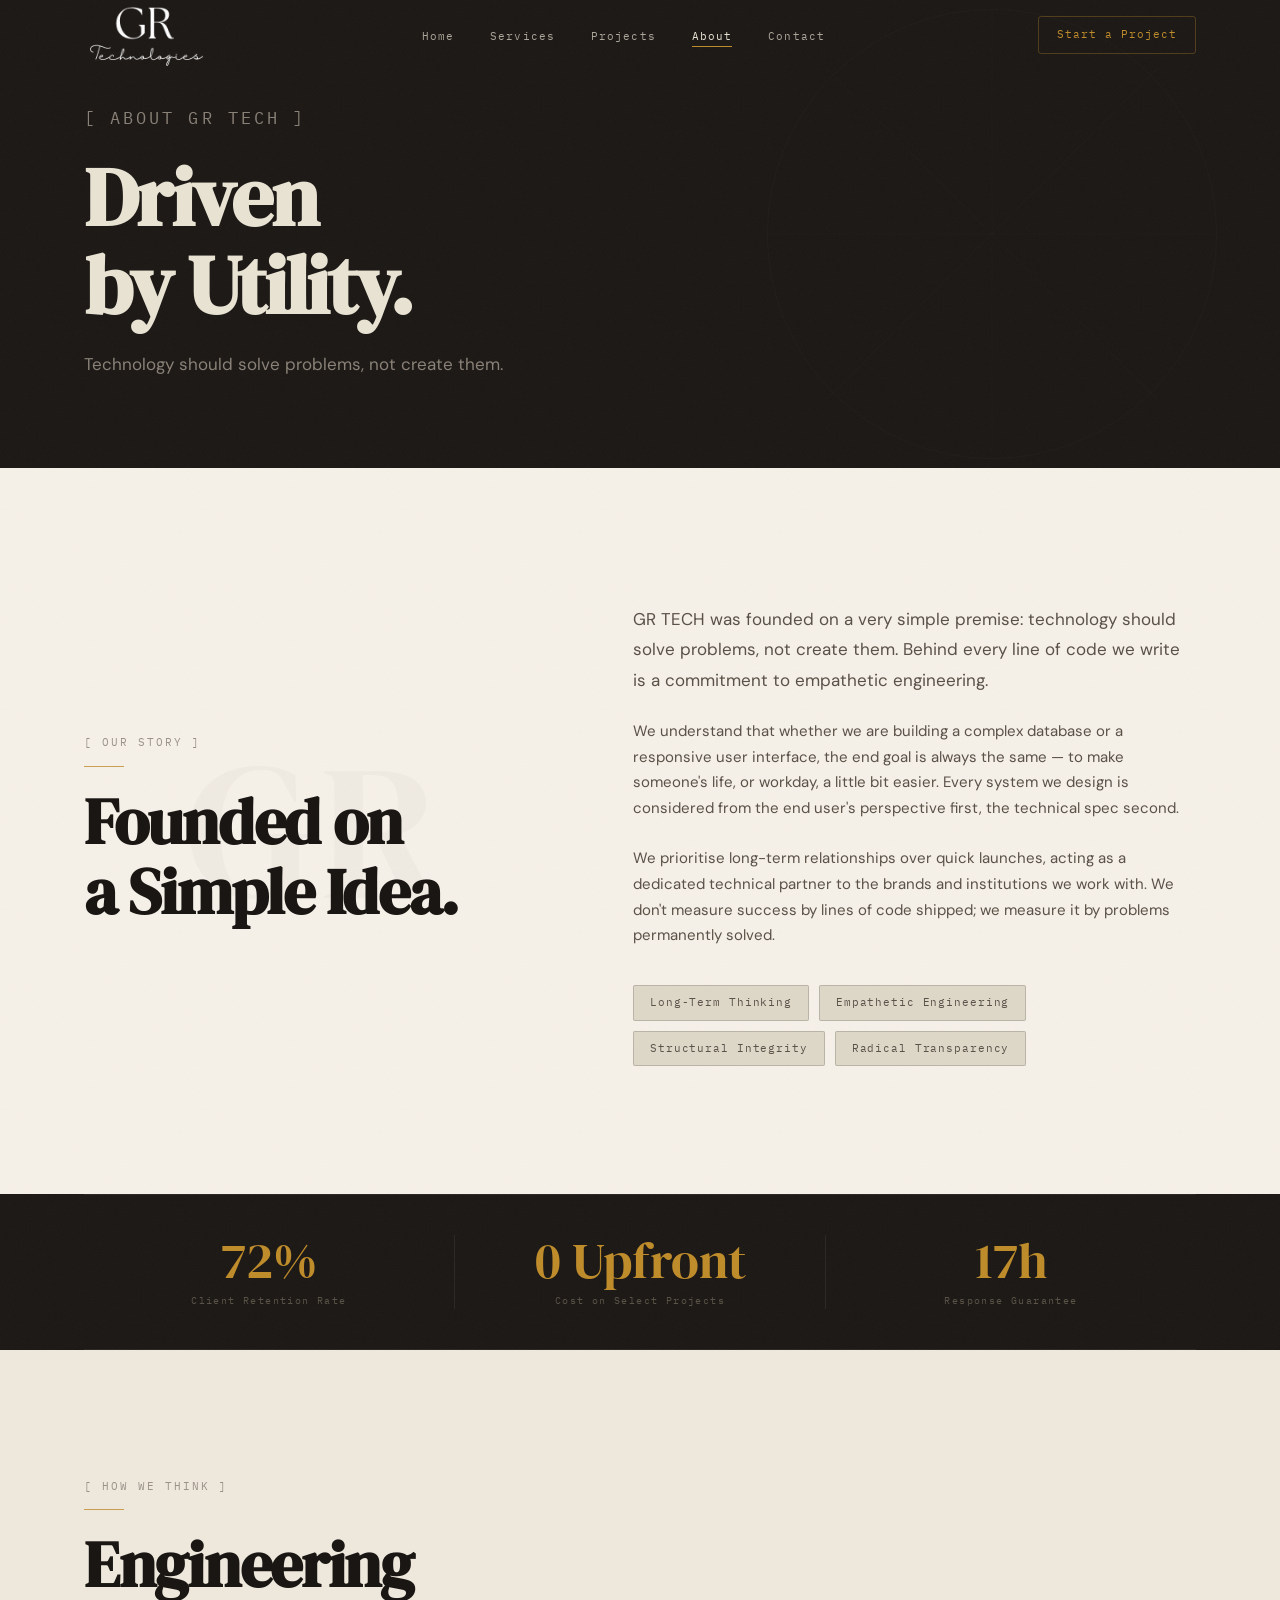
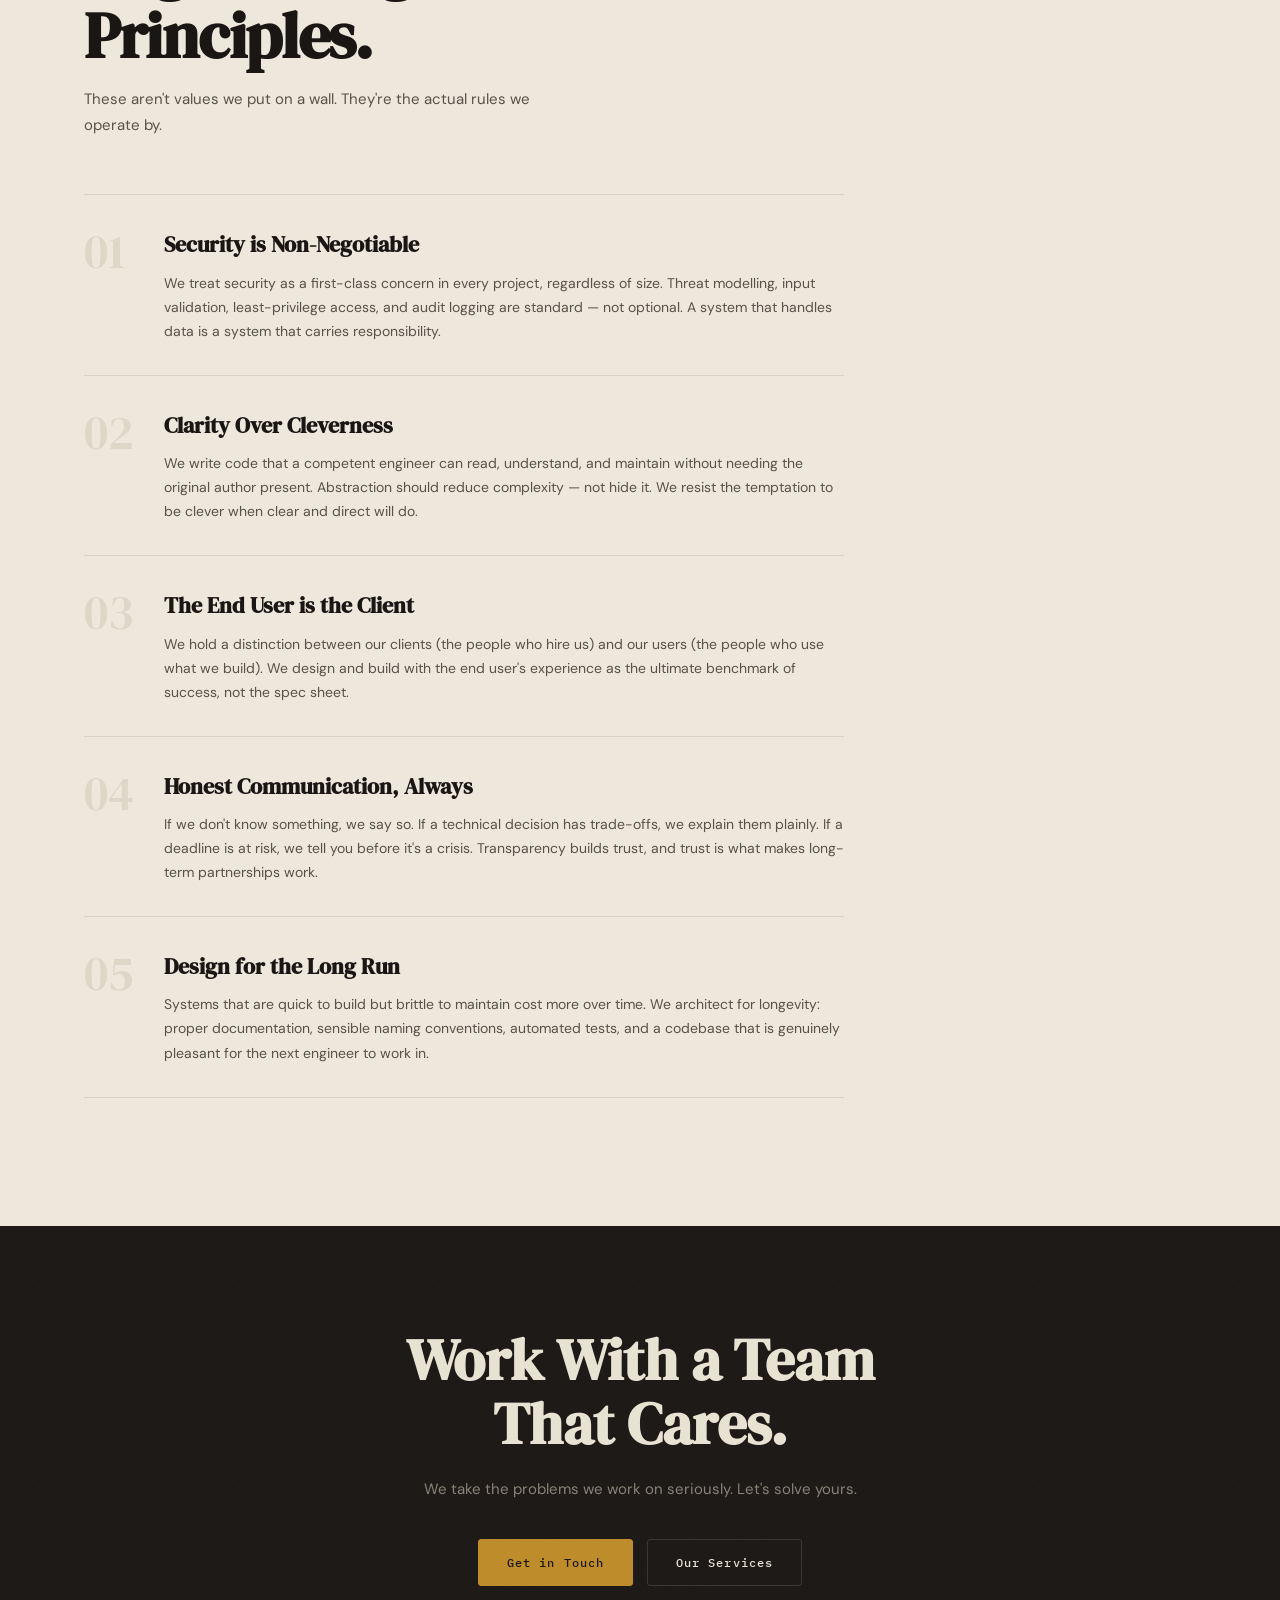
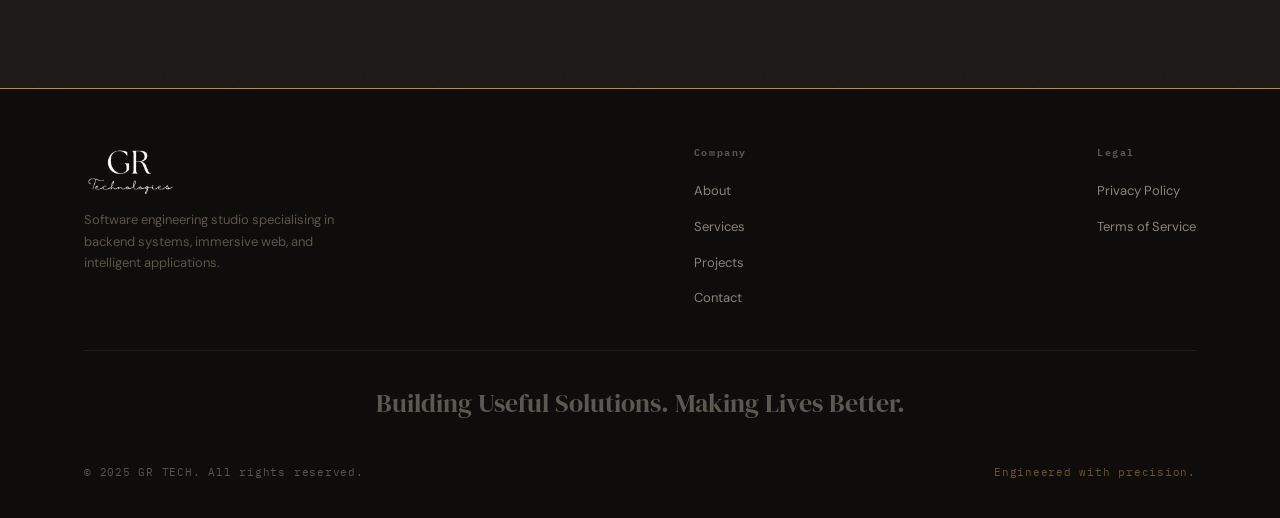
==== about.html @ fb55a9d3 "Set nav logo height to 70px Co-Authored-By: Claude Sonnet 4.6 <noreply@anthropic.com>" ====
<!DOCTYPE html>
<html lang="en">
<head>
  <meta charset="UTF-8" />
  <meta name="viewport" content="width=device-width, initial-scale=1.0" />
  <title>About — GR TECH</title>
  <meta name="description" content="GR TECH was founded on one premise: technology should solve problems, not create them. Learn about our philosophy and approach." />
  <link rel="preconnect" href="https://fonts.googleapis.com" />
  <link rel="preconnect" href="https://fonts.gstatic.com" crossorigin />
  <link href="https://fonts.googleapis.com/css2?family=DM+Serif+Display:ital@0;1&family=IBM+Plex+Mono:wght@300;400;500&family=DM+Sans:ital,opsz,wght@0,9..40,300;0,9..40,400;0,9..40,500;0,9..40,600;1,9..40,300&display=swap" rel="stylesheet" />
  <link rel="stylesheet" href="css/style.css" />

  <style>
    .principle-item {
      display: flex;
      gap: 28px;
      align-items: flex-start;
      padding: 32px 0;
      border-top: 1px solid var(--border-lt);
    }
    .principle-item:last-child { border-bottom: 1px solid var(--border-lt); }
    .principle-num {
      font-family: var(--font-display);
      font-size: 48px;
      color: var(--cream-deep);
      line-height: 1;
      flex-shrink: 0;
      width: 52px;
      transition: color var(--ease);
    }
    .principle-item:hover .principle-num { color: var(--gold); }
    .principle-content h3 {
      font-family: var(--font-display);
      font-size: 22px;
      margin-bottom: 8px;
      color: var(--text);
    }
    .principle-content p {
      font-size: 14px;
      line-height: 1.72;
      color: var(--text-mid);
    }
  </style>
</head>
<body>

  <!-- NAV -->
  <header id="nav" role="banner">
    <div class="container">
      <nav class="nav-inner" aria-label="Main navigation">
        <a href="index.html" class="nav-logo" aria-label="GR TECH — home">
          <img class="nav-logo-mark" src="assets/grtech-logo.png" alt="GR Technologies" style="height:70px;width:auto;display:block;" />
        </a>
        <ul class="nav-links" role="list">
          <li><a href="index.html">Home</a></li>
          <li><a href="services.html">Services</a></li>
          <li><a href="projects.html">Projects</a></li>
          <li><a href="about.html" class="active">About</a></li>
          <li><a href="contact.html">Contact</a></li>
        </ul>
        <div class="nav-right">
          <a href="contact.html" class="btn-nav">Start a Project</a>
          <button class="hamburger" id="hamburger" aria-label="Toggle menu" aria-expanded="false" aria-controls="mobile-menu">
            <span></span><span></span><span></span>
          </button>
        </div>
      </nav>
    </div>
  </header>

  <div class="mobile-menu" id="mobile-menu" role="dialog" aria-label="Mobile navigation">
    <a href="index.html"    class="mobile-link">Home</a>
    <a href="services.html" class="mobile-link">Services</a>
    <a href="projects.html" class="mobile-link">Projects</a>
    <a href="about.html"    class="mobile-link">About</a>
    <a href="contact.html"  class="mobile-link">Contact</a>
    <a href="contact.html"  class="btn btn-gold" style="margin-top:8px;">Start a Project</a>
  </div>


  <main>

    <!-- PAGE HERO -->
    <section class="panel-hero page-hero" aria-label="About hero">
      <div class="hero-geo-wrap" aria-hidden="true">
        <svg viewBox="0 0 500 500" fill="none" style="width:100%;height:100%;opacity:0.04;">
          <circle cx="250" cy="250" r="240" stroke="white" stroke-width="0.5"/>
          <line x1="250" y1="10"  x2="250" y2="490" stroke="white" stroke-width="0.4"/>
          <line x1="10"  y1="250" x2="490" y2="250" stroke="white" stroke-width="0.4"/>
          <line x1="72"  y1="72"  x2="428" y2="428" stroke="white" stroke-width="0.35"/>
          <line x1="428" y1="72"  x2="72"  y2="428" stroke="white" stroke-width="0.35"/>
        </svg>
      </div>
      <div class="container">
        <div class="page-hero-content">
          <p class="eyebrow-inv fade-up" style="margin-bottom:20px;">[ About GR TECH ]</p>
          <h1 class="fade-up">Driven<br>by Utility.</h1>
          <p class="fade-up" style="margin-top:20px;">
            Technology should solve problems, not create them.
          </p>
        </div>
      </div>
    </section>


    <!-- STORY (light) -->
    <section id="about" class="panel-light section-pad" aria-label="Our Story">
      <div class="container">

        <div class="grid-2-asym">

          <div class="fade-up">
            <div class="about-watermark" aria-hidden="true">GR</div>
            <div style="position:relative; z-index:1;">
              <p class="eyebrow" style="margin-bottom:14px;">[ Our Story ]</p>
              <div class="rule"></div>
              <h2 class="display-lg" style="margin-top:0;">Founded on<br>a Simple Idea.</h2>
            </div>
          </div>

          <div class="fade-up" style="padding-top:8px;">
            <p class="body-lg text-mid" style="margin-bottom:24px;">
              GR TECH was founded on a very simple premise: technology should solve problems, not create them. Behind every line of code we write is a commitment to empathetic engineering.
            </p>
            <p class="body-md text-mid" style="margin-bottom:24px;">
              We understand that whether we are building a complex database or a responsive user interface, the end goal is always the same — to make someone's life, or workday, a little bit easier. Every system we design is considered from the end user's perspective first, the technical spec second.
            </p>
            <p class="body-md text-mid" style="margin-bottom:36px;">
              We prioritise long-term relationships over quick launches, acting as a dedicated technical partner to the brands and institutions we work with. We don't measure success by lines of code shipped; we measure it by problems permanently solved.
            </p>

            <div style="display:flex; flex-wrap:wrap; gap:10px;">
              <span class="philosophy-pill-lt">Long-Term Thinking</span>
              <span class="philosophy-pill-lt">Empathetic Engineering</span>
              <span class="philosophy-pill-lt">Structural Integrity</span>
              <span class="philosophy-pill-lt">Radical Transparency</span>
            </div>
          </div>

        </div>

      </div>
    </section>


    <!-- STATS (dark) -->
    <div class="panel-dark" aria-label="By the Numbers">
      <div class="container">
        <div class="stat-bar">
          <div class="stat-bar-inner stagger">
            <div class="stat-item">
              <span class="stat-num" data-target="100" data-suffix="%">100%</span>
              <span class="stat-label">Client Retention Rate</span>
            </div>
            <div class="stat-item">
              <span class="stat-num" data-target="0" data-suffix=" Upfront">0 Upfront</span>
              <span class="stat-label">Cost on Select Projects</span>
            </div>
            <div class="stat-item">
              <span class="stat-num" data-target="24" data-suffix="h">24h</span>
              <span class="stat-label">Response Guarantee</span>
            </div>
          </div>
        </div>
      </div>
    </div>


    <!-- PRINCIPLES (light-alt) -->
    <section class="panel-light-alt section-pad" aria-label="Our Principles">
      <div class="container">

        <header class="section-header fade-up">
          <p class="eyebrow">[ How We Think ]</p>
          <div class="rule"></div>
          <h2 class="display-lg">Engineering<br>Principles.</h2>
          <p class="body-md text-mid" style="margin-top:16px; max-width:480px;">
            These aren't values we put on a wall. They're the actual rules we operate by.
          </p>
        </header>

        <div class="stagger" style="max-width:760px;">

          <div class="principle-item fade-up">
            <div class="principle-num">01</div>
            <div class="principle-content">
              <h3>Security is Non-Negotiable</h3>
              <p>We treat security as a first-class concern in every project, regardless of size. Threat modelling, input validation, least-privilege access, and audit logging are standard — not optional. A system that handles data is a system that carries responsibility.</p>
            </div>
          </div>

          <div class="principle-item fade-up">
            <div class="principle-num">02</div>
            <div class="principle-content">
              <h3>Clarity Over Cleverness</h3>
              <p>We write code that a competent engineer can read, understand, and maintain without needing the original author present. Abstraction should reduce complexity — not hide it. We resist the temptation to be clever when clear and direct will do.</p>
            </div>
          </div>

          <div class="principle-item fade-up">
            <div class="principle-num">03</div>
            <div class="principle-content">
              <h3>The End User is the Client</h3>
              <p>We hold a distinction between our clients (the people who hire us) and our users (the people who use what we build). We design and build with the end user's experience as the ultimate benchmark of success, not the spec sheet.</p>
            </div>
          </div>

          <div class="principle-item fade-up">
            <div class="principle-num">04</div>
            <div class="principle-content">
              <h3>Honest Communication, Always</h3>
              <p>If we don't know something, we say so. If a technical decision has trade-offs, we explain them plainly. If a deadline is at risk, we tell you before it's a crisis. Transparency builds trust, and trust is what makes long-term partnerships work.</p>
            </div>
          </div>

          <div class="principle-item fade-up">
            <div class="principle-num">05</div>
            <div class="principle-content">
              <h3>Design for the Long Run</h3>
              <p>Systems that are quick to build but brittle to maintain cost more over time. We architect for longevity: proper documentation, sensible naming conventions, automated tests, and a codebase that is genuinely pleasant for the next engineer to work in.</p>
            </div>
          </div>

        </div>

      </div>
    </section>


    <!-- CTA STRIP -->
    <div class="panel-dark cta-strip">
      <div class="container">
        <h2 class="fade-up">Work With a Team<br>That Cares.</h2>
        <p class="fade-up">We take the problems we work on seriously. Let's solve yours.</p>
        <div class="cta-btns fade-up">
          <a href="contact.html"  class="btn btn-gold">Get in Touch</a>
          <a href="services.html" class="btn btn-outline-dark">Our Services</a>
        </div>
      </div>
    </div>

  </main>


  <!-- FOOTER -->
  <footer id="footer" role="contentinfo">
    <div class="container">
      <div class="footer-top">
        <div>
          <a href="index.html" class="footer-logo" aria-label="GR TECH home">
            <img src="assets/grtech-logo.png" alt="GR Technologies" style="height:52px;width:auto;display:block;" />
          </a>
          <p class="footer-desc">Software engineering studio specialising in backend systems, immersive web, and intelligent applications.</p>
        </div>
        <nav class="footer-col" aria-label="Company">
          <h5>Company</h5>
          <ul>
            <li><a href="about.html">About</a></li>
            <li><a href="services.html">Services</a></li>
            <li><a href="projects.html">Projects</a></li>
            <li><a href="contact.html">Contact</a></li>
          </ul>
        </nav>
        <nav class="footer-col" aria-label="Legal">
          <h5>Legal</h5>
          <ul>
            <li><a href="#">Privacy Policy</a></li>
            <li><a href="#">Terms of Service</a></li>
          </ul>
        </nav>
      </div>
      <p class="footer-tagline">Building Useful Solutions. Making Lives Better.</p>
      <div class="footer-bottom">
        <p class="footer-copy">© 2025 GR TECH. All rights reserved.</p>
        <p class="footer-badge">Engineered with precision.</p>
      </div>
    </div>
  </footer>

  <script src="js/main.js"></script>
</body>
</html>
---- css/style.css ----
/* ======================================================
   GR TECH — Shared Stylesheet
   Palette: Warm Cream (#F5F0E8) base + Dark (#1A1613) panels
            Antique Gold (#BF8C2C) accent
====================================================== */

/* ——————————————————————————————————
   1. CSS CUSTOM PROPERTIES
—————————————————————————————————— */
:root {
  /* Base — warm cream */
  --cream:          #F5F0E8;
  --cream-alt:      #EDE7DC;
  --cream-card:     #E8E2D5;
  --cream-deep:     #DDD7C8;

  /* Dark panels */
  --dark:           #1A1613;
  --dark-alt:       #221E18;
  --dark-card:      #2C2720;
  --dark-elevated:  #332E26;

  /* Accent — antique gold / brass */
  --gold:           #BF8C2C;
  --gold-light:     #D9A640;
  --gold-dim:       #8C6520;
  --gold-muted:     rgba(191, 140, 44, 0.12);
  --gold-glow:      rgba(191, 140, 44, 0.22);

  /* Text on light */
  --text:           #1A1613;
  --text-mid:       #5A5148;
  --text-mute:      #9A9188;

  /* Text on dark */
  --text-inv:       #E8E2D3;
  --text-inv-mid:   #8A8278;
  --text-inv-mute:  #5A5448;

  /* Borders */
  --border-lt:      rgba(26, 22, 19, 0.1);
  --border-lt-str:  rgba(26, 22, 19, 0.18);
  --border-dk:      rgba(255, 248, 220, 0.07);
  --border-dk-str:  rgba(255, 248, 220, 0.13);
  --border-gold:    rgba(191, 140, 44, 0.32);

  /* Typography */
  --font-display: 'DM Serif Display', serif;
  --font-mono:    'IBM Plex Mono', monospace;
  --font-body:    'DM Sans', sans-serif;

  /* Layout */
  --nav-height:   72px;
  --max-width:    1240px;
  --pad-x:        clamp(20px, 5vw, 64px);
  --section-pad:  clamp(80px, 10vw, 140px);

  /* Dark deep — footer only */
  --dark-deep:      #0F0D0B;

  /* Radius */
  --radius-xs:    2px;
  --radius:       3px;
  --radius-lg:    6px;
  --radius-pill:  999px;

  /* Shadows */
  --shadow-lt-sm:  0 8px 28px rgba(26, 22, 19, 0.10);
  --shadow-lt-md:  0 12px 40px rgba(26, 22, 19, 0.10);
  --shadow-lt-lg:  0 20px 56px rgba(26, 22, 19, 0.12);
  --shadow-dk-sm:  0 8px 28px rgba(0, 0, 0, 0.20);
  --shadow-dk-md:  0 16px 48px rgba(0, 0, 0, 0.25);
  --shadow-gold:   0 8px 28px rgba(191, 140, 44, 0.28);

  /* Motion */
  --ease:         220ms ease;
  --ease-slow:    420ms ease;
}

/* ——————————————————————————————————
   2. RESET & BASE
—————————————————————————————————— */
*, *::before, *::after {
  box-sizing: border-box;
  margin: 0;
  padding: 0;
}

html {
  scroll-behavior: smooth;
  font-size: 16px;
}

body {
  font-family: var(--font-body);
  background: var(--cream);
  color: var(--text);
  line-height: 1.6;
  overflow-x: hidden;
}

/* Noise grain on dark sections */
.panel-dark::before,
.panel-hero::before {
  content: '';
  position: absolute;
  inset: 0;
  z-index: 0;
  pointer-events: none;
  opacity: 0.04;
  background-image: url("data:image/svg+xml,%3Csvg viewBox='0 0 256 256' xmlns='http://www.w3.org/2000/svg'%3E%3Cfilter id='n'%3E%3CfeTurbulence type='fractalNoise' baseFrequency='0.85' numOctaves='4' stitchTiles='stitch'/%3E%3C/filter%3E%3Crect width='100%25' height='100%25' filter='url(%23n)'/%3E%3C/svg%3E");
  background-size: 200px 200px;
  mix-blend-mode: screen;
}

/* Noise grain on light sections */
.panel-light::before {
  content: '';
  position: absolute;
  inset: 0;
  z-index: 0;
  pointer-events: none;
  opacity: 0.025;
  background-image: url("data:image/svg+xml,%3Csvg viewBox='0 0 256 256' xmlns='http://www.w3.org/2000/svg'%3E%3Cfilter id='n'%3E%3CfeTurbulence type='fractalNoise' baseFrequency='0.85' numOctaves='4' stitchTiles='stitch'/%3E%3C/filter%3E%3Crect width='100%25' height='100%25' filter='url(%23n)'/%3E%3C/svg%3E");
  background-size: 200px 200px;
  mix-blend-mode: multiply;
}

img { max-width: 100%; display: block; }

a {
  color: inherit;
  text-decoration: none;
}

button {
  cursor: pointer;
  font-family: var(--font-body);
  border: none;
  background: none;
}

ul { list-style: none; }

/* ——————————————————————————————————
   3. SECTION PANEL CLASSES
—————————————————————————————————— */
.panel-dark {
  background: var(--dark);
  color: var(--text-inv);
  position: relative;
}

.panel-dark-alt {
  background: var(--dark-alt);
  color: var(--text-inv);
  position: relative;
}

.panel-light {
  background: var(--cream);
  color: var(--text);
  position: relative;
}

.panel-light-alt {
  background: var(--cream-alt);
  color: var(--text);
  position: relative;
}

.panel-hero {
  background: var(--dark);
  color: var(--text-inv);
  position: relative;
  overflow: hidden;
}

/* ——————————————————————————————————
   4. TYPOGRAPHY UTILITIES
—————————————————————————————————— */
.display-xl {
  font-family: var(--font-display);
  font-size: clamp(52px, 7.5vw, 100px);
  line-height: 1.03;
  letter-spacing: -0.025em;
}

.display-lg {
  font-family: var(--font-display);
  font-size: clamp(36px, 5vw, 66px);
  line-height: 1.1;
  letter-spacing: -0.02em;
}

.display-md {
  font-family: var(--font-display);
  font-size: clamp(26px, 3.5vw, 44px);
  line-height: 1.15;
  letter-spacing: -0.015em;
}

.label-gold {
  font-family: var(--font-mono);
  font-size: 11px;
  font-weight: 500;
  letter-spacing: 0.14em;
  text-transform: uppercase;
  color: var(--gold);
}

.eyebrow {
  font-family: var(--font-mono);
  font-size: 11px;
  font-weight: 400;
  letter-spacing: 0.18em;
  text-transform: uppercase;
  color: var(--text-mute);
}

.eyebrow-inv {
  font-family: var(--font-mono);
  font-size: 11px;
  font-weight: 400;
  letter-spacing: 0.18em;
  text-transform: uppercase;
  color: var(--text-inv-mute);
}

.body-lg {
  font-size: clamp(15px, 1.5vw, 17px);
  line-height: 1.78;
}

.body-md {
  font-size: 15px;
  line-height: 1.72;
}

.text-mid { color: var(--text-mid); }
.text-mute { color: var(--text-mute); }
.text-inv-mid { color: var(--text-inv-mid); }
.text-inv-mute { color: var(--text-inv-mute); }
.text-gold { color: var(--gold); }
.text-inv { color: var(--text-inv); }

/* ——————————————————————————————————
   5. LAYOUT
—————————————————————————————————— */
.container {
  width: 100%;
  max-width: var(--max-width);
  margin: 0 auto;
  padding: 0 var(--pad-x);
}

.section-pad { padding: var(--section-pad) 0; }

.section-pad-sm { padding: clamp(48px, 6vw, 80px) 0; }

.grid-2 {
  display: grid;
  grid-template-columns: 1fr 1fr;
  gap: 64px;
  align-items: center;
}

.grid-2-asym {
  display: grid;
  grid-template-columns: 1fr 1.2fr;
  gap: 80px;
  align-items: center;
}

.grid-3 {
  display: grid;
  grid-template-columns: repeat(3, 1fr);
  gap: 24px;
}

.grid-4 {
  display: grid;
  grid-template-columns: repeat(4, 1fr);
  gap: 20px;
}

/* ——————————————————————————————————
   6. ANIMATION SYSTEM
—————————————————————————————————— */
.fade-up {
  opacity: 0;
  transform: translateY(28px);
  transition: opacity 0.85s ease, transform 0.85s ease;
}

.fade-up.visible {
  opacity: 1;
  transform: translateY(0);
}

.fade-in {
  opacity: 0;
  transition: opacity 0.85s ease;
}

.fade-in.visible { opacity: 1; }

.stagger > * {
  opacity: 0;
  transform: translateY(24px);
  transition: opacity 0.7s ease, transform 0.7s ease;
}

.stagger.visible > *:nth-child(1) { opacity: 1; transform: translateY(0); transition-delay: 0ms; }
.stagger.visible > *:nth-child(2) { opacity: 1; transform: translateY(0); transition-delay: 120ms; }
.stagger.visible > *:nth-child(3) { opacity: 1; transform: translateY(0); transition-delay: 240ms; }
.stagger.visible > *:nth-child(4) { opacity: 1; transform: translateY(0); transition-delay: 360ms; }
.stagger.visible > *:nth-child(5) { opacity: 1; transform: translateY(0); transition-delay: 480ms; }
.stagger.visible > *:nth-child(6) { opacity: 1; transform: translateY(0); transition-delay: 600ms; }

/* ——————————————————————————————————
   7. BUTTONS
—————————————————————————————————— */
.btn {
  display: inline-flex;
  align-items: center;
  gap: 9px;
  padding: 13px 28px;
  font-family: var(--font-mono);
  font-size: 12px;
  font-weight: 500;
  letter-spacing: 0.09em;
  border-radius: var(--radius);
  transition: all var(--ease);
  cursor: pointer;
  white-space: nowrap;
}

/* Primary — gold fill */
.btn-gold {
  background: var(--gold);
  color: #1A1613;
  border: 1px solid var(--gold);
}
.btn-gold:hover {
  background: var(--gold-light);
  border-color: var(--gold-light);
  transform: translateY(-2px);
  box-shadow: 0 8px 28px rgba(191, 140, 44, 0.28);
}

/* Outline on dark bg */
.btn-outline-dark {
  background: transparent;
  color: var(--text-inv);
  border: 1px solid var(--border-dk-str);
}
.btn-outline-dark:hover {
  border-color: var(--gold);
  color: var(--gold);
  transform: translateY(-2px);
}

/* Outline on light bg */
.btn-outline-lt {
  background: transparent;
  color: var(--text);
  border: 1px solid var(--border-lt-str);
}
.btn-outline-lt:hover {
  border-color: var(--gold);
  color: var(--gold);
  transform: translateY(-2px);
}

/* Dark fill (on light sections) */
.btn-dark {
  background: var(--dark);
  color: var(--text-inv);
  border: 1px solid var(--dark);
}
.btn-dark:hover {
  background: var(--dark-alt);
  transform: translateY(-2px);
  box-shadow: 0 8px 28px rgba(26,22,19,0.2);
}

/* Nav CTA */
.btn-nav {
  padding: 9px 18px;
  font-size: 11px;
  border: 1px solid var(--border-gold);
  color: var(--gold);
  background: transparent;
  border-radius: var(--radius);
  font-family: var(--font-mono);
  letter-spacing: 0.09em;
  transition: all var(--ease);
  cursor: pointer;
  white-space: nowrap;
  flex-shrink: 0;
}
.btn-nav:hover {
  background: var(--gold);
  color: var(--dark);
  border-color: var(--gold);
}

/* ——————————————————————————————————
   8. NAVIGATION
—————————————————————————————————— */
#nav {
  position: fixed;
  top: 0;
  left: 0;
  right: 0;
  z-index: 1000;
  height: var(--nav-height);
  background: rgba(245, 240, 232, 0.0);
  backdrop-filter: blur(0px);
  -webkit-backdrop-filter: blur(0px);
  border-bottom: 1px solid transparent;
  transition: background 0.4s ease, border-color 0.4s ease, backdrop-filter 0.4s ease;
}

/* When nav is over light content */
#nav.light-mode {
  background: rgba(245, 240, 232, 0.9);
  backdrop-filter: blur(18px);
  -webkit-backdrop-filter: blur(18px);
  border-bottom-color: var(--border-lt);
}

.nav-inner {
  display: flex;
  align-items: center;
  justify-content: space-between;
  height: 100%;
}

/* Logo */
.nav-logo {
  display: flex;
  align-items: center;
  gap: 10px;
  font-family: var(--font-display);
  font-size: 21px;
  letter-spacing: 0.02em;
  color: var(--text-inv);
  transition: color var(--ease);
  white-space: nowrap;
  flex-shrink: 0;
}

/* Logo image — white on transparent; invert on cream nav */
.nav-logo img.nav-logo-mark {
  display: block;
  height: 10px;
  width: auto;
}

.footer-logo img {
  display: block;
  height: 40px;
  width: auto;
  transition: filter var(--ease);
}

#nav.light-mode .nav-logo img.nav-logo-mark {
  filter: invert(1);
}

#nav.light-mode .nav-logo {
  color: var(--text);
}

.nav-logo-mark {
  flex-shrink: 0;
  color: inherit;
}

/* Nav links */
.nav-links {
  display: flex;
  align-items: center;
  gap: 36px;
}

.nav-links a {
  font-family: var(--font-mono);
  font-size: 11px;
  letter-spacing: 0.1em;
  color: rgba(232, 226, 211, 0.7);
  transition: color var(--ease);
  position: relative;
}

#nav.light-mode .nav-links a {
  color: var(--text-mid);
}

.nav-links a::after {
  content: '';
  position: absolute;
  bottom: -4px;
  left: 0;
  right: 0;
  height: 1px;
  background: var(--gold);
  transform: scaleX(0);
  transition: transform var(--ease);
}

.nav-links a:hover,
.nav-links a.active {
  color: var(--text-inv);
}

#nav.light-mode .nav-links a:hover,
#nav.light-mode .nav-links a.active {
  color: var(--text);
}

.nav-links a.active::after,
.nav-links a:hover::after {
  transform: scaleX(1);
}

/* Nav right */
.nav-right {
  display: flex;
  align-items: center;
  gap: 20px;
}

/* Hamburger */
.hamburger {
  display: none;
  flex-direction: column;
  gap: 5px;
  cursor: pointer;
  padding: 4px;
  background: none;
  border: none;
}

.hamburger span {
  display: block;
  width: 22px;
  height: 1px;
  background: var(--text-inv);
  transition: all 0.3s ease;
  transform-origin: center;
}

#nav.light-mode .hamburger span {
  background: var(--text);
}

.hamburger.open span:nth-child(1) { transform: translateY(6px) rotate(45deg); }
.hamburger.open span:nth-child(2) { opacity: 0; }
.hamburger.open span:nth-child(3) { transform: translateY(-6px) rotate(-45deg); }

/* Mobile overlay */
.mobile-menu {
  position: fixed;
  inset: 0;
  z-index: 999;
  background: var(--dark);
  display: flex;
  flex-direction: column;
  align-items: center;
  justify-content: center;
  gap: 36px;
  opacity: 0;
  pointer-events: none;
  transition: opacity 0.35s ease;
}

.mobile-menu.open {
  opacity: 1;
  pointer-events: all;
}

.mobile-menu a {
  font-family: var(--font-display);
  font-size: clamp(30px, 7vw, 50px);
  color: var(--text-inv-mid);
  transition: color 0.2s ease;
}

.mobile-menu a:hover { color: var(--gold); }
.mobile-menu .btn { margin-top: 8px; }

/* ——————————————————————————————————
   9. SECTION HEADER COMPONENT
—————————————————————————————————— */
.section-header {
  margin-bottom: 56px;
}

.section-header .label-gold,
.section-header .eyebrow,
.section-header .eyebrow-inv {
  display: block;
  margin-bottom: 14px;
}

.rule {
  width: 40px;
  height: 1px;
  background: var(--gold);
  margin-bottom: 20px;
  opacity: 0.8;
}

.section-header h2 { margin-bottom: 16px; }

/* ——————————————————————————————————
   10. PAGE HERO (inner pages)
—————————————————————————————————— */
.page-hero {
  min-height: 52vh;
  display: flex;
  align-items: flex-end;
  padding-top: var(--nav-height);
  padding-bottom: clamp(48px, 7vw, 100px);
  position: relative;
  overflow: hidden;
}

.page-hero-content {
  position: relative;
  z-index: 1;
}

.page-hero h1 {
  font-family: var(--font-display);
  font-size: clamp(44px, 6.5vw, 86px);
  line-height: 1.06;
  letter-spacing: -0.025em;
  color: var(--text-inv);
  margin-bottom: 20px;
  max-width: 820px;
}

.page-hero p {
  font-size: clamp(15px, 1.4vw, 17px);
  line-height: 1.7;
  color: var(--text-inv-mid);
  max-width: 560px;
}

/* Geometric hero decoration */
.hero-geo-wrap {
  position: absolute;
  right: 0;
  top: 0;
  bottom: 0;
  width: 45%;
  overflow: hidden;
  pointer-events: none;
}

/* ——————————————————————————————————
   11. VALUE / STAT CARDS (Light bg)
—————————————————————————————————— */
.val-card {
  background: var(--cream-card);
  border: 1px solid var(--border-lt);
  border-top: 2px solid var(--gold);
  border-radius: var(--radius-lg);
  padding: 32px 28px 28px;
  transition: all var(--ease-slow);
  position: relative;
  overflow: hidden;
}

.val-card:hover {
  border-top-color: var(--gold-light);
  box-shadow: 0 8px 40px rgba(26, 22, 19, 0.1);
  transform: translateY(-4px);
}

.val-card-icon {
  width: 40px;
  height: 40px;
  margin-bottom: 18px;
  color: var(--gold);
}

.val-card h3 {
  font-family: var(--font-mono);
  font-size: 13px;
  font-weight: 500;
  letter-spacing: 0.07em;
  color: var(--text);
  margin-bottom: 10px;
}

.val-card p {
  font-size: 14px;
  line-height: 1.65;
  color: var(--text-mid);
}

/* ——————————————————————————————————
   12. STAT BAR (Dark bg)
—————————————————————————————————— */
.stat-bar {
  border-top: 1px solid var(--border-dk);
  border-bottom: 1px solid var(--border-dk);
}

.stat-bar-inner {
  display: flex;
  align-items: stretch;
  justify-content: space-between;
  padding: 40px 0;
}

.stat-item {
  display: flex;
  flex-direction: column;
  align-items: center;
  gap: 6px;
  flex: 1;
  padding: 0 20px;
  border-right: 1px solid var(--border-dk);
  text-align: center;
}

.stat-item:last-child { border-right: none; }

.stat-num {
  font-family: var(--font-display);
  font-size: clamp(32px, 4vw, 52px);
  color: var(--gold);
  line-height: 1;
}

.stat-label {
  font-family: var(--font-mono);
  font-size: 10px;
  letter-spacing: 0.14em;
  color: var(--text-inv-mute);
}

/* ——————————————————————————————————
   13. SERVICE CARDS (Dark bg)
—————————————————————————————————— */
.svc-card {
  background: var(--dark-card);
  border: 1px solid var(--border-dk);
  border-radius: var(--radius-lg);
  padding: 36px 32px;
  transition: all var(--ease-slow);
  position: relative;
}

.svc-card::before {
  content: '';
  position: absolute;
  top: 0;
  left: 0;
  right: 0;
  height: 1px;
  background: linear-gradient(90deg, var(--gold) 0%, transparent 70%);
  opacity: 0;
  transition: opacity var(--ease);
}

.svc-card:hover {
  border-color: var(--border-gold);
  transform: translateY(-4px);
  box-shadow: 0 16px 48px rgba(0,0,0,0.25);
}

.svc-card:hover::before { opacity: 1; }

.svc-icon {
  width: 48px;
  height: 48px;
  color: var(--gold);
  margin-bottom: 24px;
}

.svc-tag {
  display: block;
  margin-bottom: 12px;
}

.svc-card h3 {
  font-family: var(--font-display);
  font-size: clamp(19px, 2vw, 24px);
  color: var(--text-inv);
  margin-bottom: 14px;
}

.svc-card p {
  font-size: 14px;
  line-height: 1.7;
  color: var(--text-inv-mid);
  margin-bottom: 22px;
}

.tech-tags {
  display: flex;
  flex-wrap: wrap;
  gap: 7px;
}

.tech-tag {
  font-family: var(--font-mono);
  font-size: 10px;
  padding: 4px 10px;
  border: 1px solid var(--border-dk-str);
  border-radius: 2px;
  color: var(--text-inv-mute);
  letter-spacing: 0.05em;
}

/* ——————————————————————————————————
   14. PROJECT CARDS (Light bg)
—————————————————————————————————— */
.proj-card {
  background: var(--cream-card);
  border: 1px solid var(--border-lt);
  border-radius: var(--radius-lg);
  overflow: hidden;
  transition: all 0.35s ease;
  display: flex;
  flex-direction: column;
}

.proj-card:hover {
  border-color: var(--border-lt-str);
  transform: translateY(-6px);
  box-shadow: 0 20px 56px rgba(26,22,19,0.12);
}

.proj-visual {
  height: 160px;
  position: relative;
  overflow: hidden;
}

.proj-accent-bar {
  position: absolute;
  bottom: 0;
  left: 0;
  right: 0;
  height: 2px;
}

.proj-body {
  padding: 26px 24px 24px;
  display: flex;
  flex-direction: column;
  flex: 1;
}

.proj-tag {
  font-family: var(--font-mono);
  font-size: 10px;
  letter-spacing: 0.12em;
  color: var(--gold);
  margin-bottom: 10px;
  display: block;
}

.proj-card h3 {
  font-family: var(--font-display);
  font-size: 20px;
  color: var(--text);
  margin-bottom: 10px;
  line-height: 1.2;
}

.proj-card p {
  font-size: 14px;
  line-height: 1.65;
  color: var(--text-mid);
  flex: 1;
  margin-bottom: 18px;
}

.proj-pill {
  font-family: var(--font-mono);
  font-size: 10px;
  letter-spacing: 0.1em;
  padding: 5px 12px;
  border: 1px solid var(--border-lt-str);
  border-radius: 2px;
  color: var(--text-mute);
  display: inline-block;
  align-self: flex-start;
}

/* ——————————————————————————————————
   15. PARTNERSHIP MODEL
—————————————————————————————————— */
.partnership-vert-label {
  position: absolute;
  left: clamp(10px, 2vw, 24px);
  top: 50%;
  transform: translateY(-50%) rotate(-90deg);
  font-family: var(--font-mono);
  font-size: 10px;
  letter-spacing: 0.2em;
  color: var(--text-inv-mute);
  white-space: nowrap;
  pointer-events: none;
}

.partnership-big {
  font-family: var(--font-display);
  font-size: clamp(56px, 9vw, 120px);
  line-height: 0.95;
  letter-spacing: -0.03em;
  color: var(--text-inv);
}

.partnership-big .gd { color: var(--gold); display: block; }
.partnership-big .dm { color: var(--text-inv-mute); font-size: 0.52em; display: block; letter-spacing: -0.01em; font-style: italic; }

/* Steps */
.steps {
  display: flex;
  align-items: center;
}

.step {
  display: flex;
  flex-direction: column;
  align-items: center;
  gap: 10px;
  flex: 1;
  min-width: 0;
}

.step-num {
  width: 42px;
  height: 42px;
  border-radius: 50%;
  border: 1px solid var(--border-gold);
  display: flex;
  align-items: center;
  justify-content: center;
  font-family: var(--font-mono);
  font-size: 13px;
  color: var(--gold);
  background: rgba(191,140,44,0.07);
  flex-shrink: 0;
}

.step-txt {
  font-family: var(--font-mono);
  font-size: 10px;
  letter-spacing: 0.12em;
  color: var(--text-inv-mute);
  text-align: center;
  white-space: nowrap;
}

.step-line {
  flex: 1;
  height: 1px;
  background: var(--border-gold);
  opacity: 0.5;
  position: relative;
  top: -10px;
}

/* ——————————————————————————————————
   16. ABOUT SECTION
—————————————————————————————————— */
.about-watermark {
  position: absolute;
  left: 50%;
  top: 50%;
  transform: translate(-50%, -50%);
  font-family: var(--font-display);
  font-size: clamp(80px, 15vw, 200px);
  color: var(--text);
  opacity: 0.025;
  white-space: nowrap;
  pointer-events: none;
  user-select: none;
  letter-spacing: 0.05em;
}

.about-watermark-inv {
  position: absolute;
  left: 50%;
  top: 50%;
  transform: translate(-50%, -50%);
  font-family: var(--font-display);
  font-size: clamp(80px, 15vw, 200px);
  color: var(--text-inv);
  opacity: 0.03;
  white-space: nowrap;
  pointer-events: none;
  user-select: none;
  letter-spacing: 0.05em;
}

.philosophy-pill {
  font-family: var(--font-mono);
  font-size: 11px;
  letter-spacing: 0.08em;
  padding: 8px 16px;
  border: 1px solid var(--border-gold);
  border-radius: 2px;
  color: var(--gold);
  background: var(--gold-muted);
}

.philosophy-pill-lt {
  font-family: var(--font-mono);
  font-size: 11px;
  letter-spacing: 0.08em;
  padding: 8px 16px;
  border: 1px solid var(--border-lt-str);
  border-radius: 2px;
  color: var(--text-mid);
  background: var(--cream-deep);
}

/* ——————————————————————————————————
   17. CONTACT FORM
—————————————————————————————————— */
.form-group {
  display: flex;
  flex-direction: column;
  gap: 8px;
}

.form-label {
  font-family: var(--font-mono);
  font-size: 10px;
  letter-spacing: 0.14em;
  color: var(--text-mid);
}

.form-label-inv {
  font-family: var(--font-mono);
  font-size: 10px;
  letter-spacing: 0.14em;
  color: var(--text-inv-mid);
}

.form-input,
.form-select,
.form-textarea {
  width: 100%;
  background: var(--cream-card);
  border: 1px solid var(--border-lt-str);
  border-radius: var(--radius);
  padding: 13px 16px;
  font-family: var(--font-mono);
  font-size: 13px;
  color: var(--text);
  transition: border-color var(--ease), box-shadow var(--ease);
  outline: none;
  -webkit-appearance: none;
  appearance: none;
}

.form-select {
  background-image: url("data:image/svg+xml,%3Csvg xmlns='http://www.w3.org/2000/svg' width='12' height='8' viewBox='0 0 12 8'%3E%3Cpath d='M1 1l5 5 5-5' stroke='%239A9188' stroke-width='1.5' fill='none' stroke-linecap='round'/%3E%3C/svg%3E");
  background-repeat: no-repeat;
  background-position: right 16px center;
  padding-right: 40px;
  cursor: pointer;
}

.form-textarea {
  resize: vertical;
  min-height: 120px;
}

.form-input:focus,
.form-select:focus,
.form-textarea:focus {
  border-color: var(--gold);
  box-shadow: 0 0 0 3px rgba(191, 140, 44, 0.1);
}

.form-input::placeholder,
.form-textarea::placeholder {
  color: var(--text-mute);
}

.btn-submit {
  width: 100%;
  padding: 15px 28px;
  font-family: var(--font-mono);
  font-size: 12px;
  font-weight: 500;
  letter-spacing: 0.09em;
  background: var(--dark);
  color: var(--text-inv);
  border: 1px solid var(--dark);
  border-radius: var(--radius);
  cursor: pointer;
  transition: all var(--ease);
}

.btn-submit:hover {
  background: var(--gold);
  border-color: var(--gold);
  color: var(--dark);
}

.form-success {
  display: none;
  padding: 18px 20px;
  border: 1px solid var(--border-gold);
  border-radius: var(--radius);
  background: var(--gold-muted);
  font-family: var(--font-mono);
  font-size: 12px;
  letter-spacing: 0.07em;
  color: var(--gold);
  text-align: center;
}

/* ——————————————————————————————————
   18. FAQ ACCORDION
—————————————————————————————————— */
.faq-item {
  border-bottom: 1px solid var(--border-lt);
}

.faq-q {
  display: flex;
  align-items: center;
  justify-content: space-between;
  padding: 20px 0;
  cursor: pointer;
  font-size: 15px;
  font-weight: 500;
  color: var(--text);
  gap: 20px;
  transition: color var(--ease);
}

.faq-q:hover { color: var(--gold); }

.faq-icon {
  width: 20px;
  height: 20px;
  flex-shrink: 0;
  border: 1px solid var(--border-lt-str);
  border-radius: 50%;
  display: flex;
  align-items: center;
  justify-content: center;
  transition: all var(--ease);
}

.faq-item.open .faq-icon {
  background: var(--gold);
  border-color: var(--gold);
}

.faq-icon svg { transition: transform 0.3s ease; }
.faq-item.open .faq-icon svg { transform: rotate(45deg); }

.faq-a {
  max-height: 0;
  overflow: hidden;
  transition: max-height 0.4s ease, padding 0.3s ease;
}

.faq-item.open .faq-a {
  max-height: 300px;
}

.faq-a-inner {
  padding: 0 0 20px;
  font-size: 14px;
  line-height: 1.72;
  color: var(--text-mid);
}

/* ——————————————————————————————————
   19. PROJECT FILTER
—————————————————————————————————— */
.filter-tabs {
  display: flex;
  gap: 4px;
  flex-wrap: wrap;
  margin-bottom: 40px;
}

.filter-tab {
  font-family: var(--font-mono);
  font-size: 11px;
  letter-spacing: 0.1em;
  padding: 9px 18px;
  border: 1px solid var(--border-lt-str);
  border-radius: 2px;
  color: var(--text-mid);
  background: transparent;
  cursor: pointer;
  transition: all var(--ease);
}

.filter-tab:hover {
  border-color: var(--gold);
  color: var(--gold);
}

.filter-tab.active {
  background: var(--dark);
  color: var(--text-inv);
  border-color: var(--dark);
}

.proj-grid {
  display: grid;
  grid-template-columns: repeat(3, 1fr);
  gap: 24px;
}

.proj-card.hidden {
  display: none;
}

/* ——————————————————————————————————
   20. CTA STRIP
—————————————————————————————————— */
.cta-strip {
  text-align: center;
  padding: clamp(60px, 8vw, 110px) 0;
  position: relative;
  overflow: hidden;
}

.cta-strip h2 {
  font-family: var(--font-display);
  font-size: clamp(30px, 4.5vw, 58px);
  color: var(--text-inv);
  margin-bottom: 20px;
  line-height: 1.12;
}

.cta-strip p {
  font-size: 15px;
  color: var(--text-inv-mid);
  max-width: 480px;
  margin: 0 auto 36px;
  line-height: 1.72;
}

.cta-btns {
  display: flex;
  gap: 14px;
  justify-content: center;
  flex-wrap: wrap;
}

/* ——————————————————————————————————
   21. PROCESS STEPS (Services page)
—————————————————————————————————— */
.process-step {
  display: flex;
  gap: 28px;
  align-items: flex-start;
  padding: 32px 0;
  border-top: 1px solid var(--border-lt);
  transition: all var(--ease);
}

.process-step:last-child {
  border-bottom: 1px solid var(--border-lt);
}

.process-num {
  font-family: var(--font-display);
  font-size: 52px;
  color: var(--cream-deep);
  line-height: 1;
  flex-shrink: 0;
  width: 56px;
  transition: color var(--ease);
}

.process-step:hover .process-num {
  color: var(--gold);
}

.process-content h3 {
  font-family: var(--font-display);
  font-size: 22px;
  margin-bottom: 8px;
  color: var(--text);
}

.process-content p {
  font-size: 14px;
  line-height: 1.7;
  color: var(--text-mid);
}

/* ——————————————————————————————————
   22. TECH STACK GRID
—————————————————————————————————— */
.tech-group h4 {
  font-family: var(--font-mono);
  font-size: 10px;
  letter-spacing: 0.15em;
  color: var(--text-inv-mute);
  margin-bottom: 16px;
  padding-bottom: 10px;
  border-bottom: 1px solid var(--border-dk);
}

.tech-item {
  display: flex;
  align-items: center;
  gap: 10px;
  padding: 10px 0;
  border-bottom: 1px solid var(--border-dk);
  font-family: var(--font-mono);
  font-size: 12px;
  color: var(--text-inv-mid);
  letter-spacing: 0.03em;
}

.tech-item::before {
  content: '';
  width: 5px;
  height: 5px;
  background: var(--gold);
  border-radius: 50%;
  flex-shrink: 0;
  opacity: 0.7;
}

/* ——————————————————————————————————
   23. ENGAGEMENT MODELS
—————————————————————————————————— */
.engage-card {
  background: var(--cream-card);
  border: 1px solid var(--border-lt);
  border-radius: var(--radius-lg);
  padding: 36px 28px;
  transition: all var(--ease-slow);
}

.engage-card:hover {
  border-color: var(--border-lt-str);
  box-shadow: 0 12px 40px rgba(26,22,19,0.1);
  transform: translateY(-4px);
}

.engage-card.featured {
  background: var(--dark);
  border-color: var(--border-gold);
  color: var(--text-inv);
}

.engage-num {
  font-family: var(--font-display);
  font-size: 42px;
  color: var(--gold);
  line-height: 1;
  margin-bottom: 12px;
}

.engage-card h3 {
  font-family: var(--font-display);
  font-size: 22px;
  margin-bottom: 12px;
}

.engage-card.featured h3 { color: var(--text-inv); }

.engage-card p {
  font-size: 14px;
  line-height: 1.7;
  color: var(--text-mid);
}

.engage-card.featured p { color: var(--text-inv-mid); }

/* ——————————————————————————————————
   24. FOOTER
—————————————————————————————————— */
#footer {
  background: #0F0D0B;
  border-top: 1px solid var(--gold);
  padding: 56px 0 36px;
  position: relative;
  z-index: 1;
}

.footer-top {
  display: flex;
  justify-content: space-between;
  align-items: flex-start;
  padding-bottom: 40px;
  border-bottom: 1px solid var(--border-dk);
  margin-bottom: 32px;
  gap: 40px;
  flex-wrap: wrap;
}

.footer-logo {
  font-family: var(--font-display);
  font-size: 22px;
  color: var(--text-inv);
  display: flex;
  align-items: center;
  gap: 10px;
  transition: color var(--ease);
}

.footer-logo:hover { color: var(--gold); }

.footer-desc {
  font-size: 13px;
  line-height: 1.65;
  color: var(--text-inv-mute);
  max-width: 260px;
  margin-top: 12px;
}

.footer-col h5 {
  font-family: var(--font-mono);
  font-size: 10px;
  letter-spacing: 0.16em;
  color: var(--text-inv-mute);
  margin-bottom: 16px;
}

.footer-col ul {
  display: flex;
  flex-direction: column;
  gap: 10px;
}

.footer-col a {
  font-size: 13px;
  color: var(--text-inv-mid);
  transition: color var(--ease);
}

.footer-col a:hover { color: var(--gold); }

.footer-tagline {
  font-family: var(--font-display);
  font-size: clamp(18px, 2.5vw, 26px);
  color: var(--text-inv);
  opacity: 0.35;
  text-align: center;
  margin-bottom: 40px;
}

.footer-bottom {
  display: flex;
  justify-content: space-between;
  align-items: center;
  gap: 16px;
  flex-wrap: wrap;
}

.footer-copy {
  font-family: var(--font-mono);
  font-size: 11px;
  letter-spacing: 0.07em;
  color: var(--text-inv-mute);
}

.footer-badge {
  font-family: var(--font-mono);
  font-size: 11px;
  letter-spacing: 0.07em;
  color: var(--gold);
  opacity: 0.55;
}

/* ——————————————————————————————————
   25. SCROLL INDICATOR
—————————————————————————————————— */
.scroll-ind {
  position: absolute;
  bottom: 32px;
  left: 50%;
  transform: translateX(-50%);
  display: flex;
  flex-direction: column;
  align-items: center;
  gap: 8px;
  z-index: 2;
}

.scroll-ind-label {
  font-family: var(--font-mono);
  font-size: 9px;
  letter-spacing: 0.2em;
  color: var(--text-inv-mute);
}

.scroll-chevron {
  animation: chevronBounce 2.4s ease-in-out infinite;
}

@keyframes chevronBounce {
  0%, 100% { transform: translateY(0); }
  50% { transform: translateY(7px); }
}

/* ——————————————————————————————————
   26. HOME-SPECIFIC HERO ELEMENTS
—————————————————————————————————— */
.home-hero {
  min-height: 100vh;
  display: flex;
  flex-direction: column;
  justify-content: center;
  padding-top: var(--nav-height);
  padding-bottom: 80px;
}

.home-hero-content { position: relative; z-index: 1; }

.hero-mono-label { margin-bottom: 28px; }

.hero-h1 {
  font-family: var(--font-display);
  font-size: clamp(48px, 7.5vw, 98px);
  line-height: 1.03;
  letter-spacing: -0.03em;
  color: var(--text-inv);
  margin-bottom: 28px;
  max-width: 880px;
}

.hero-h1 .gd { color: var(--gold); }

.hero-sub {
  font-size: clamp(14px, 1.5vw, 16px);
  line-height: 1.78;
  color: var(--text-inv-mid);
  max-width: 520px;
  margin-bottom: 44px;
}

.hero-ctas {
  display: flex;
  gap: 14px;
  flex-wrap: wrap;
}

/* Hero geometric art */
.hero-geo {
  position: absolute;
  right: -80px;
  top: 50%;
  transform: translateY(-50%);
  width: clamp(380px, 48vw, 720px);
  height: clamp(380px, 48vw, 720px);
  opacity: 0.04;
  animation: geoRotate 90s linear infinite;
  pointer-events: none;
}

@keyframes geoRotate {
  from { transform: translateY(-50%) rotate(0deg); }
  to   { transform: translateY(-50%) rotate(360deg); }
}

/* ——————————————————————————————————
   27. ABOUT TEASER (Home)
—————————————————————————————————— */
.about-teaser {
  display: grid;
  grid-template-columns: 1fr 1fr;
}

.about-teaser-left {
  background: var(--dark);
  padding: clamp(60px, 8vw, 110px) clamp(32px, 5vw, 80px);
  position: relative;
  overflow: hidden;
}

.about-teaser-right {
  background: var(--cream-alt);
  padding: clamp(60px, 8vw, 110px) clamp(32px, 5vw, 80px);
  display: flex;
  flex-direction: column;
  justify-content: center;
}

/* ——————————————————————————————————
   28. DECORATIVE ELEMENTS
—————————————————————————————————— */
.deco-line {
  display: flex;
  align-items: center;
  gap: 14px;
  font-family: var(--font-mono);
  font-size: 12px;
  color: var(--text-mid);
}

.deco-line::before {
  content: '';
  display: block;
  width: 28px;
  height: 1px;
  background: var(--gold);
  opacity: 0.6;
  flex-shrink: 0;
}

.deco-line-inv {
  display: flex;
  align-items: center;
  gap: 14px;
  font-family: var(--font-mono);
  font-size: 12px;
  color: var(--text-inv-mid);
}

.deco-line-inv::before {
  content: '';
  display: block;
  width: 28px;
  height: 1px;
  background: var(--gold);
  opacity: 0.5;
  flex-shrink: 0;
}

/* ——————————————————————————————————
   29. RESPONSIVE BREAKPOINTS
—————————————————————————————————— */
@media (max-width: 1024px) {
  .grid-4 {
    grid-template-columns: repeat(2, 1fr);
  }

  .about-teaser {
    grid-template-columns: 1fr;
  }

  .about-teaser-left,
  .about-teaser-right {
    padding: 60px 40px;
  }
}

@media (max-width: 768px) {
  :root {
    --nav-height: 60px;
    --section-pad: 72px;
  }

  .nav-links,
  .nav-right .btn-nav {
    display: none;
  }

  .hamburger { display: flex; }

  .grid-2,
  .grid-2-asym,
  .grid-3,
  .proj-grid {
    grid-template-columns: 1fr;
    gap: 20px;
  }

  .stat-bar-inner {
    flex-wrap: wrap;
    gap: 0;
  }

  .stat-item {
    flex: 0 0 50%;
    border-right: none;
    border-bottom: 1px solid var(--border-dk);
    padding: 28px 0;
  }

  .stat-item:nth-child(odd) { border-right: 1px solid var(--border-dk); }
  .stat-item:last-child { border-bottom: none; }

  .steps {
    flex-direction: column;
    align-items: flex-start;
    gap: 0;
  }

  .step-line {
    width: 1px;
    height: 28px;
    top: 0;
    margin-left: 20px;
  }

  .hero-ctas,
  .cta-btns {
    flex-direction: column;
    align-items: stretch;
  }

  .hero-ctas .btn,
  .cta-btns .btn {
    justify-content: center;
  }

  .footer-top {
    flex-direction: column;
  }

  .partnership-vert-label { display: none; }

  .filter-tabs { gap: 6px; }

  .footer-bottom {
    flex-direction: column;
    align-items: flex-start;
    gap: 6px;
  }

  .process-num { font-size: 40px; width: 44px; }

  .page-hero { min-height: 44vh; }
}

@media (max-width: 480px) {
  .grid-4 { grid-template-columns: 1fr; }
}
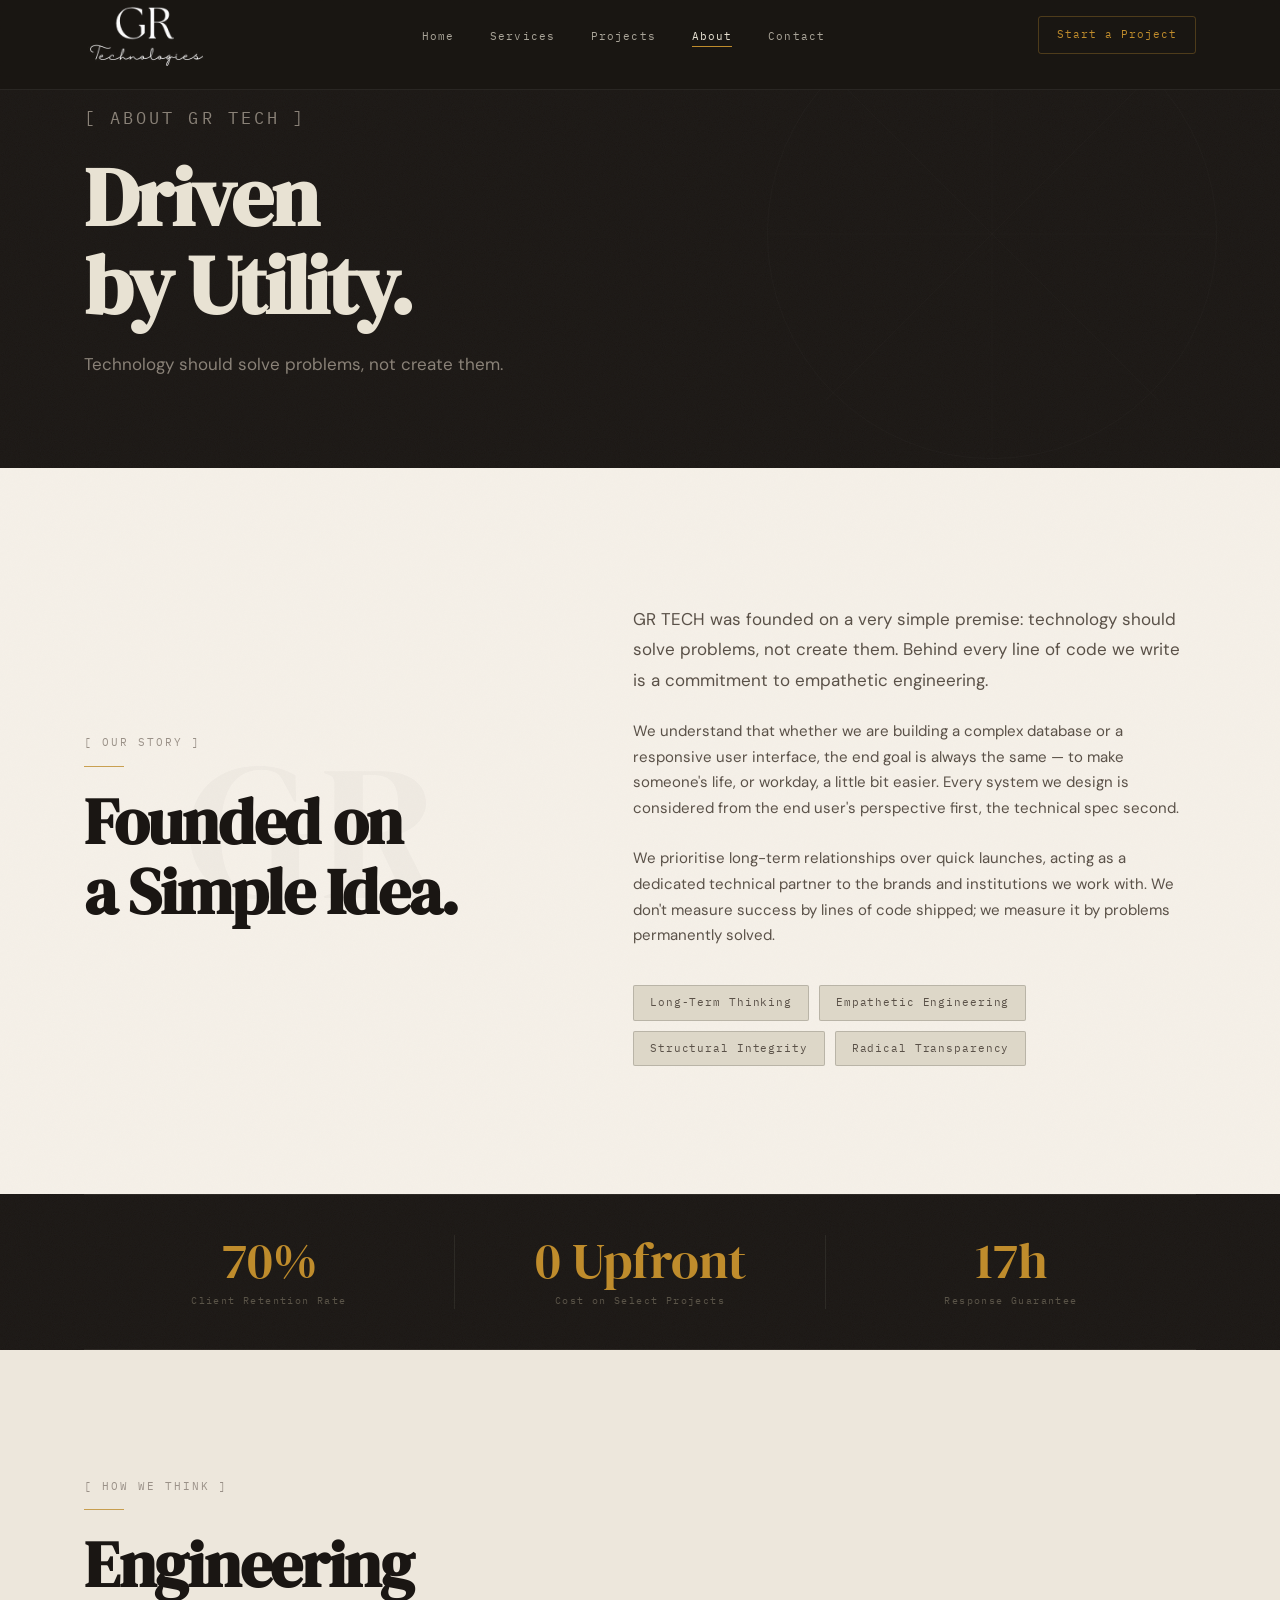
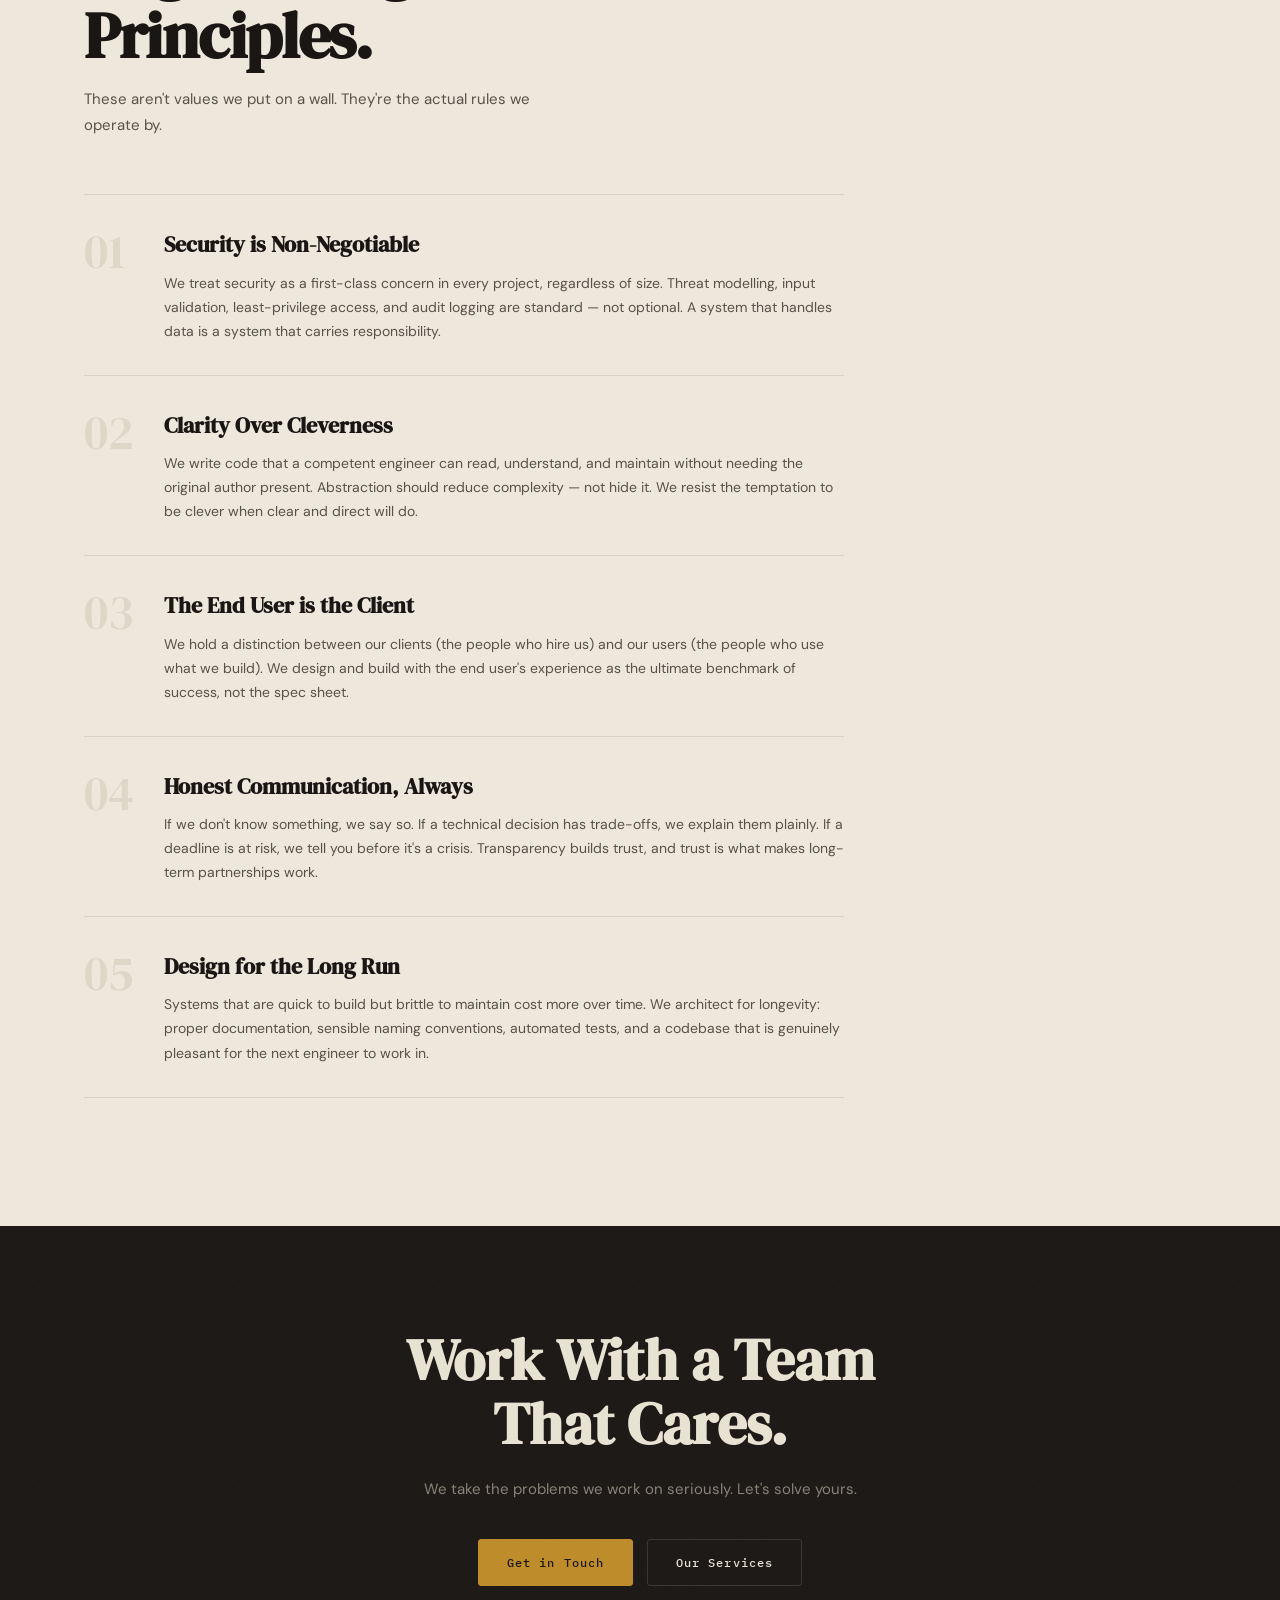
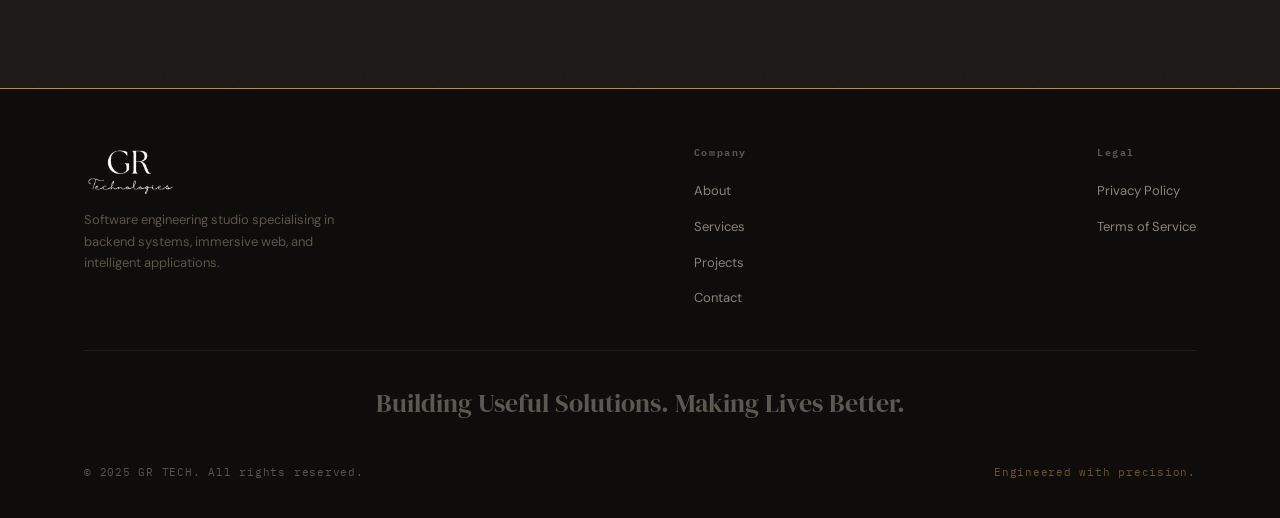
==== commit bb412c0f: "Fix nav transparency + logo colour switch on light/dark sections - Nav height increased to 90px (des" ====
--- a/about.html
+++ b/about.html
@@ -8,7 +8,7 @@
   <link rel="preconnect" href="https://fonts.googleapis.com" />
   <link rel="preconnect" href="https://fonts.gstatic.com" crossorigin />
   <link href="https://fonts.googleapis.com/css2?family=DM+Serif+Display:ital@0;1&family=IBM+Plex+Mono:wght@300;400;500&family=DM+Sans:ital,opsz,wght@0,9..40,300;0,9..40,400;0,9..40,500;0,9..40,600;1,9..40,300&display=swap" rel="stylesheet" />
-  <link rel="stylesheet" href="css/style.css" />
+  <link rel="stylesheet" href="css/style.css?v=4" />
 
   <style>
     .principle-item {
--- a/css/style.css
+++ b/css/style.css
@@ -50,7 +50,7 @@
   --font-body:    'DM Sans', sans-serif;
 
   /* Layout */
-  --nav-height:   72px;
+  --nav-height:   90px;
   --max-width:    1240px;
   --pad-x:        clamp(20px, 5vw, 64px);
   --section-pad:  clamp(80px, 10vw, 140px);
@@ -416,10 +416,10 @@
   right: 0;
   z-index: 1000;
   height: var(--nav-height);
-  background: rgba(245, 240, 232, 0.0);
-  backdrop-filter: blur(0px);
-  -webkit-backdrop-filter: blur(0px);
-  border-bottom: 1px solid transparent;
+  background: rgba(26, 22, 19, 0.92);
+  backdrop-filter: blur(18px);
+  -webkit-backdrop-filter: blur(18px);
+  border-bottom: 1px solid rgba(255,255,255,0.07);
   transition: background 0.4s ease, border-color 0.4s ease, backdrop-filter 0.4s ease;
 }
 
@@ -467,7 +467,11 @@
 }
 
 #nav.light-mode .nav-logo img.nav-logo-mark {
-  filter: invert(1);
+  filter: invert(1) brightness(0.15);
+}
+
+.nav-logo img.nav-logo-mark {
+  transition: filter 0.4s ease;
 }
 
 #nav.light-mode .nav-logo {
@@ -1658,7 +1662,7 @@
 
 @media (max-width: 768px) {
   :root {
-    --nav-height: 60px;
+    --nav-height: 80px;
     --section-pad: 72px;
   }
 
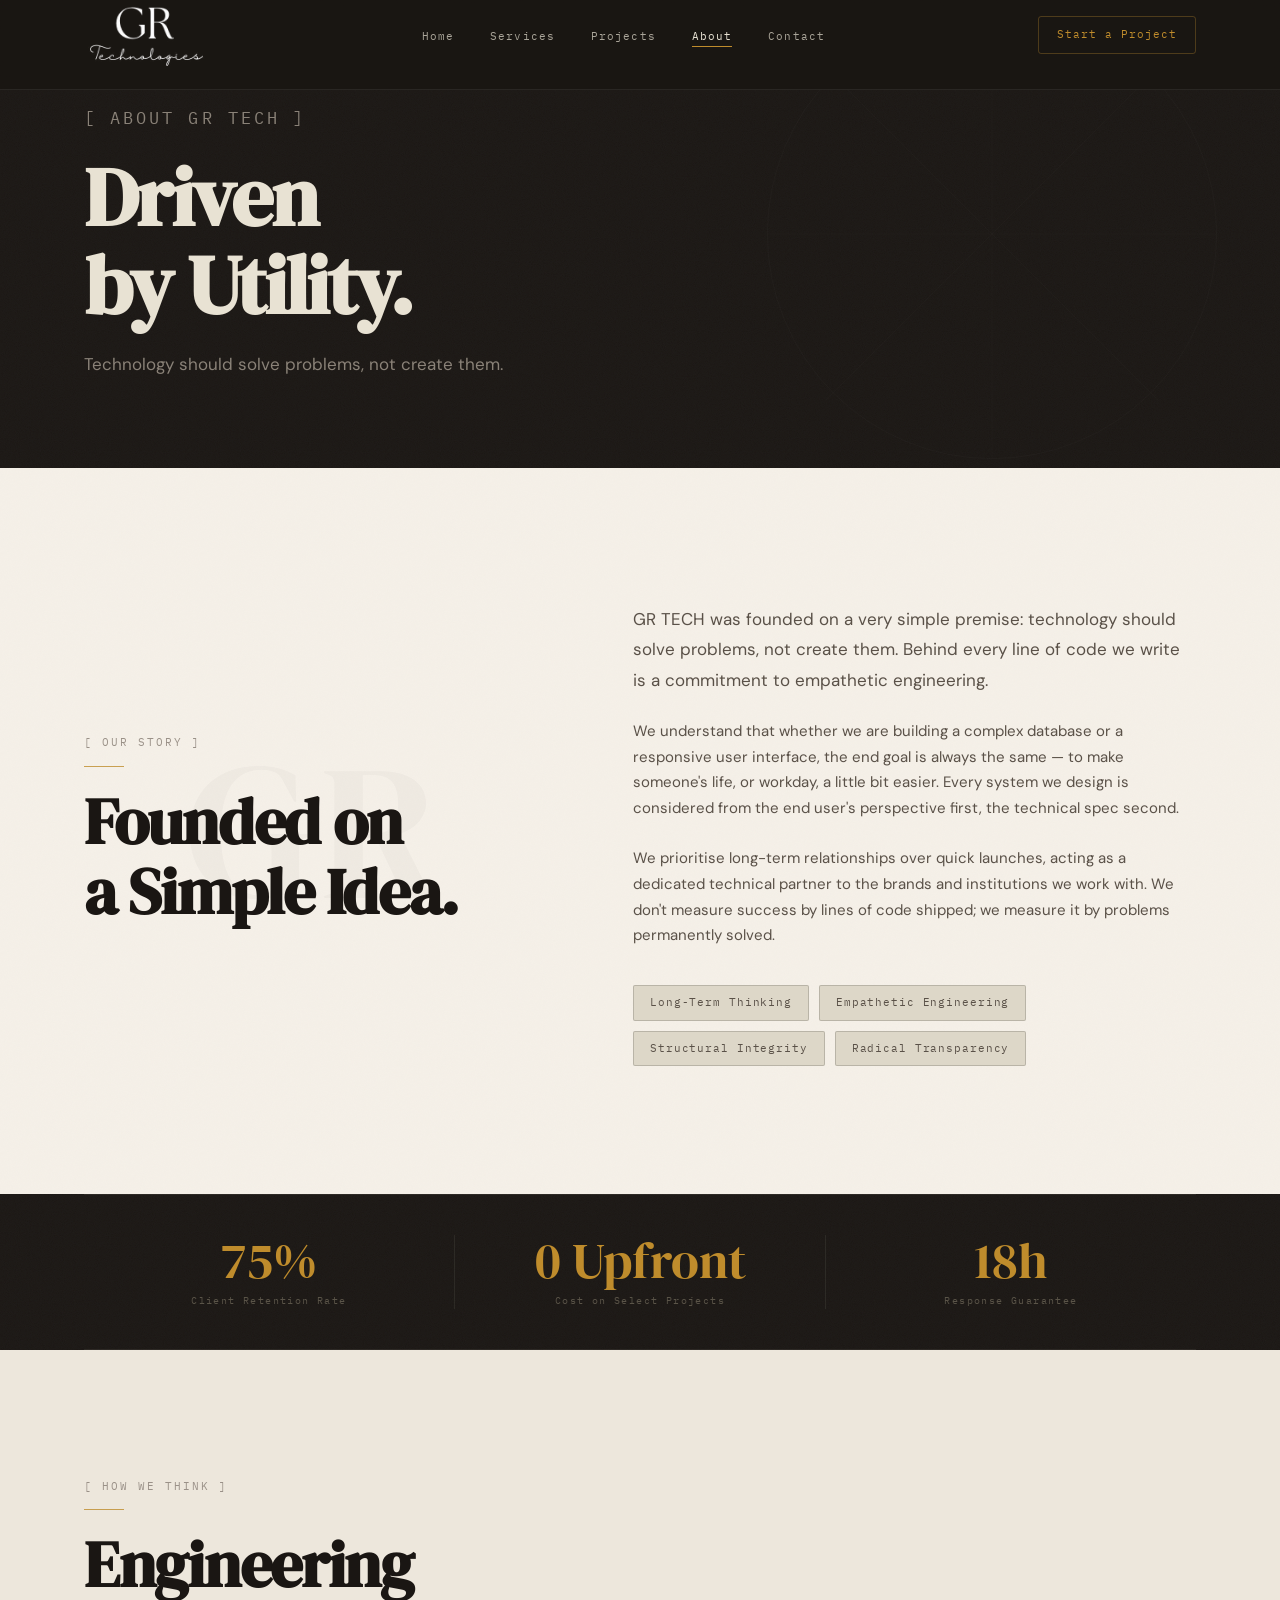
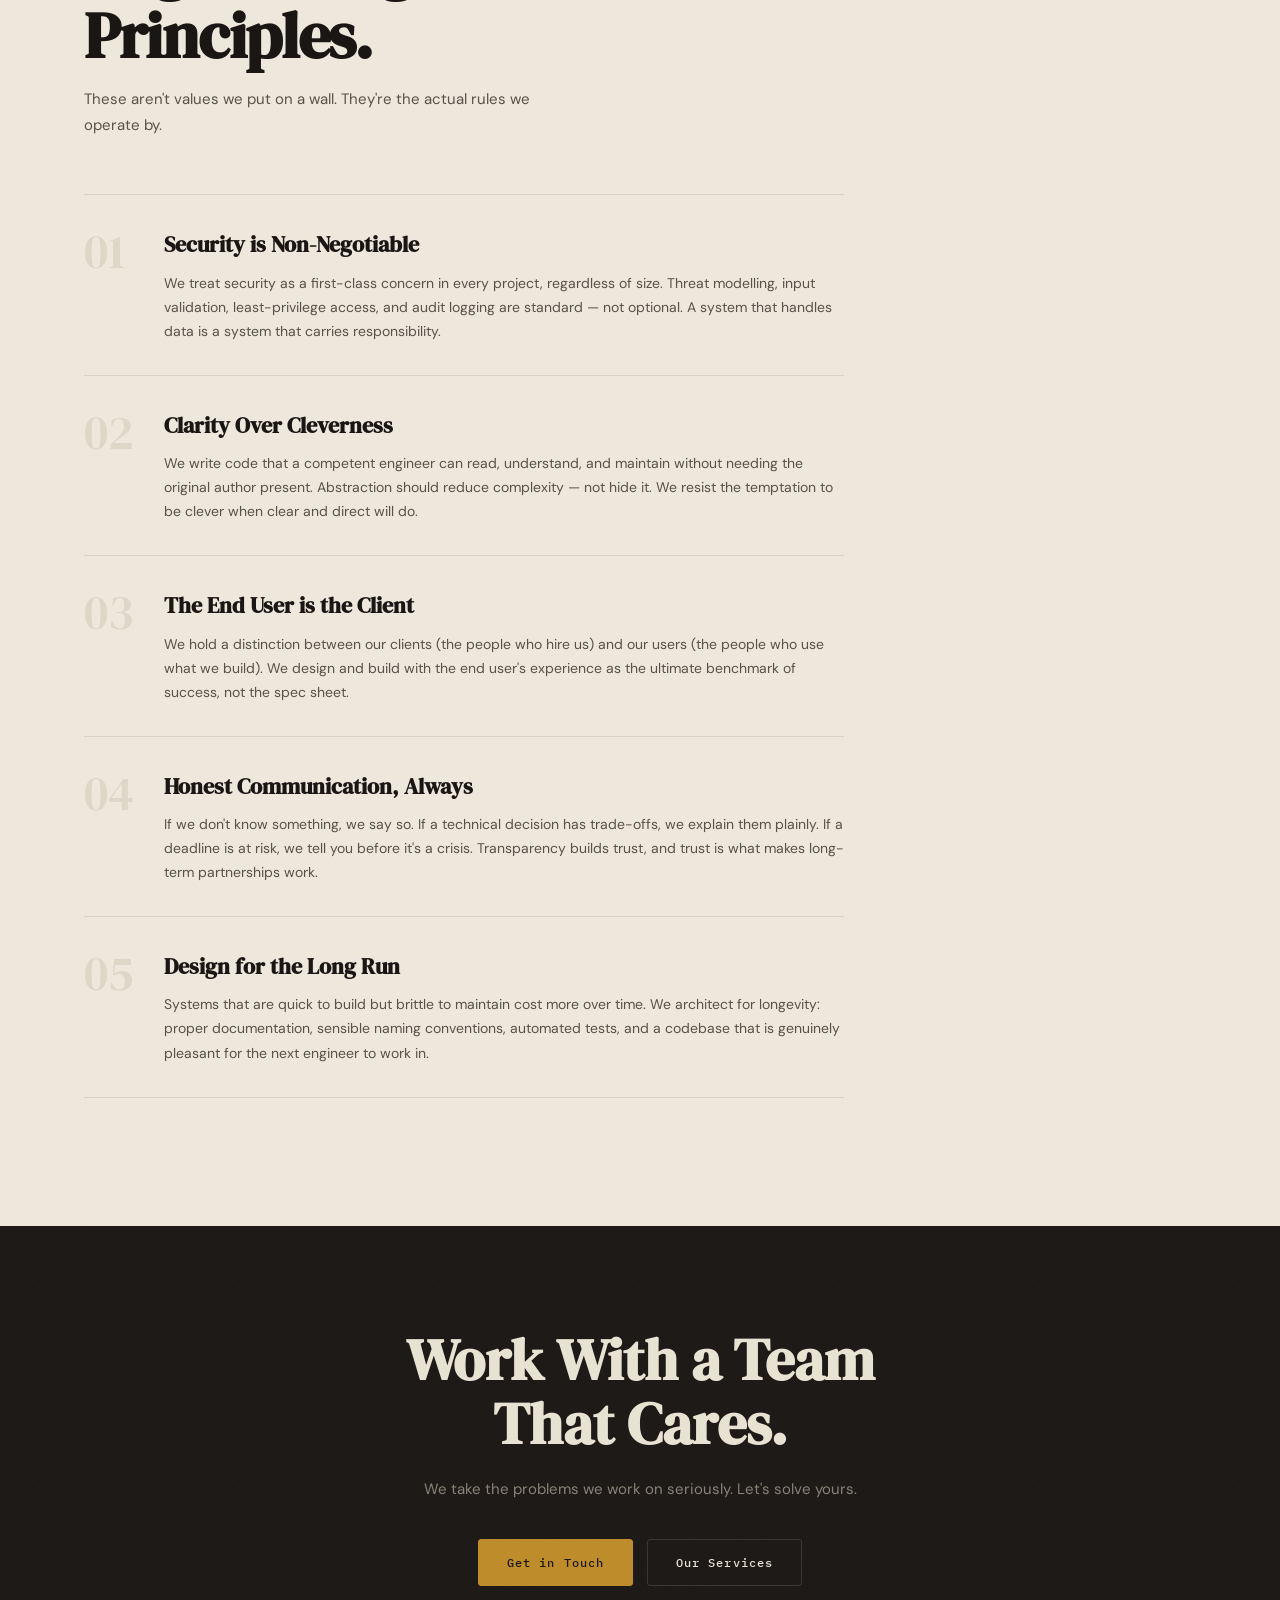
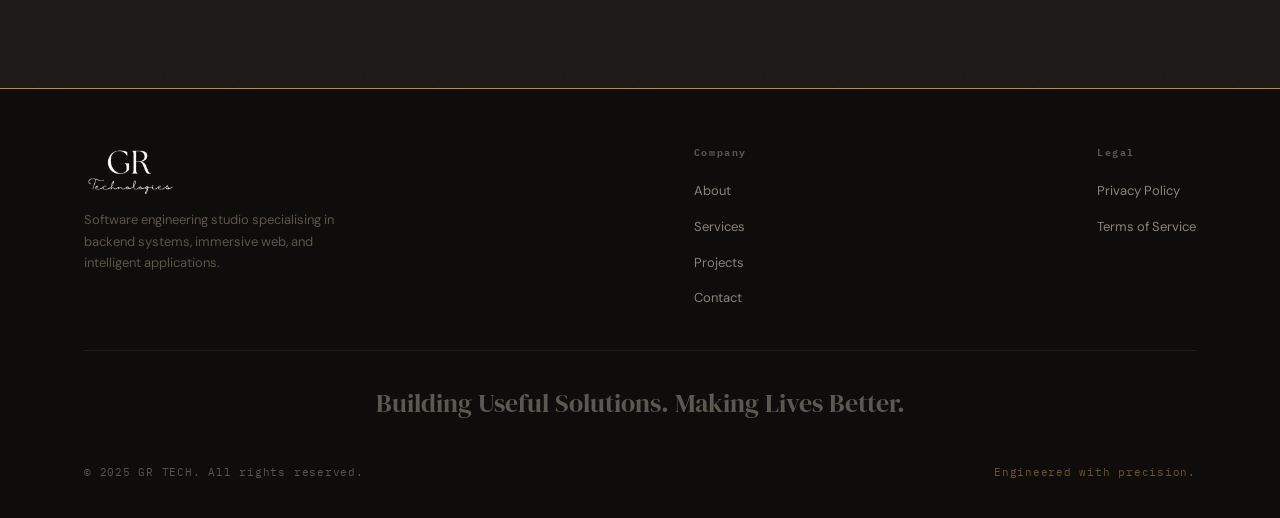
==== commit ec0bda3e: "Full mobile responsive overhaul - Nav logo: override inline 70px with 44px at ≤768px, 36px at ≤480px" ====
--- a/about.html
+++ b/about.html
@@ -8,7 +8,7 @@
   <link rel="preconnect" href="https://fonts.googleapis.com" />
   <link rel="preconnect" href="https://fonts.gstatic.com" crossorigin />
   <link href="https://fonts.googleapis.com/css2?family=DM+Serif+Display:ital@0;1&family=IBM+Plex+Mono:wght@300;400;500&family=DM+Sans:ital,opsz,wght@0,9..40,300;0,9..40,400;0,9..40,500;0,9..40,600;1,9..40,300&display=swap" rel="stylesheet" />
-  <link rel="stylesheet" href="css/style.css?v=4" />
+  <link rel="stylesheet" href="css/style.css?v=5" />
 
   <style>
     .principle-item {
--- a/css/style.css
+++ b/css/style.css
@@ -1645,11 +1645,17 @@
 /* ——————————————————————————————————
    29. RESPONSIVE BREAKPOINTS
 —————————————————————————————————— */
+
+/* ── Large tablet (≤1024px) ── */
 @media (max-width: 1024px) {
   .grid-4 {
     grid-template-columns: repeat(2, 1fr);
   }
 
+  .grid-2-asym {
+    gap: 48px;
+  }
+
   .about-teaser {
     grid-template-columns: 1fr;
   }
@@ -1660,27 +1666,58 @@
   }
 }
 
+/* ── Mobile (≤768px) ── */
 @media (max-width: 768px) {
   :root {
-    --nav-height: 80px;
-    --section-pad: 72px;
-  }
-
+    --nav-height: 72px;
+    --section-pad: 64px;
+  }
+
+  /* Nav: hide desktop links, show hamburger */
   .nav-links,
   .nav-right .btn-nav {
     display: none;
   }
 
-  .hamburger { display: flex; }
-
+  .hamburger {
+    display: flex;
+    padding: 10px; /* larger tap target */
+  }
+
+  /* Override inline height:70px on nav logo */
+  .nav-logo img.nav-logo-mark {
+    height: 44px !important;
+  }
+
+  /* Hide large decorative geo to prevent overflow */
+  .hero-geo { display: none; }
+
+  /* Hero: fill visible viewport height (svh = safe on iOS) */
+  .home-hero {
+    min-height: 100vh;
+    min-height: 100svh;
+  }
+
+  /* Grids: all single column */
   .grid-2,
   .grid-2-asym,
   .grid-3,
   .proj-grid {
     grid-template-columns: 1fr;
-    gap: 20px;
-  }
-
+    gap: 24px;
+  }
+
+  /* Override any inline gap values */
+  .grid-2      { gap: 36px !important; }
+  .grid-2-asym { gap: 28px !important; }
+
+  /* Neutralise inline position:sticky on grid children */
+  .grid-2-asym > * {
+    position: relative !important;
+    top: auto !important;
+  }
+
+  /* Stats: 2×2 grid */
   .stat-bar-inner {
     flex-wrap: wrap;
     gap: 0;
@@ -1690,12 +1727,19 @@
     flex: 0 0 50%;
     border-right: none;
     border-bottom: 1px solid var(--border-dk);
-    padding: 28px 0;
-  }
-
-  .stat-item:nth-child(odd) { border-right: 1px solid var(--border-dk); }
-  .stat-item:last-child { border-bottom: none; }
-
+    padding: 24px 12px;
+  }
+
+  .stat-item:nth-child(odd)             { border-right: 1px solid var(--border-dk); }
+  .stat-item:nth-child(3),
+  .stat-item:nth-child(4)               { border-bottom: none; }
+  .stat-item:last-child                 { border-bottom: none; border-right: none; }
+
+  /* Partnership */
+  .partnership-vert-label { display: none; }
+  .partnership-big        { font-size: clamp(44px, 12vw, 80px) !important; }
+
+  /* Process steps: vertical layout */
   .steps {
     flex-direction: column;
     align-items: flex-start;
@@ -1709,6 +1753,9 @@
     margin-left: 20px;
   }
 
+  .process-num { font-size: 40px; width: 44px; }
+
+  /* CTA buttons: full width */
   .hero-ctas,
   .cta-btns {
     flex-direction: column;
@@ -1718,15 +1765,31 @@
   .hero-ctas .btn,
   .cta-btns .btn {
     justify-content: center;
-  }
-
+    text-align: center;
+  }
+
+  /* About decorative bracket clips on narrow screens */
+  .about-bracket { display: none; }
+
+  .about-teaser-left,
+  .about-teaser-right {
+    padding: 52px 24px;
+  }
+
+  /* Section headers: tighter on mobile */
+  .section-header { margin-bottom: 40px; }
+
+  /* Page hero (inner pages) */
+  .page-hero { min-height: 42vh; }
+
+  /* Project filter tabs */
+  .filter-tabs { gap: 6px; }
+
+  /* Footer */
   .footer-top {
     flex-direction: column;
-  }
-
-  .partnership-vert-label { display: none; }
-
-  .filter-tabs { gap: 6px; }
+    gap: 28px;
+  }
 
   .footer-bottom {
     flex-direction: column;
@@ -1734,11 +1797,61 @@
     gap: 6px;
   }
 
-  .process-num { font-size: 40px; width: 44px; }
-
-  .page-hero { min-height: 44vh; }
-}
-
+  /* iOS: prevent auto-zoom on input focus (needs ≥16px) */
+  .form-input,
+  .form-select,
+  .form-textarea,
+  .form-input-inv,
+  .form-select-inv,
+  .form-textarea-inv {
+    font-size: 16px;
+  }
+}
+
+/* ── Small mobile (≤480px) ── */
 @media (max-width: 480px) {
+  :root {
+    --nav-height: 64px;
+    --section-pad: 52px;
+  }
+
+  /* Further reduce logo on very small screens */
+  .nav-logo img.nav-logo-mark {
+    height: 36px !important;
+  }
+
+  /* Grid-4 to single column */
   .grid-4 { grid-template-columns: 1fr; }
-}
+
+  /* Stats: 1 per row */
+  .stat-item {
+    flex: 0 0 100%;
+    border-right: none !important;
+    border-bottom: 1px solid var(--border-dk) !important;
+    padding: 20px 0;
+  }
+  .stat-item:last-child { border-bottom: none !important; }
+
+  /* Prevent long words from overflowing headings */
+  .display-xl,
+  .display-lg,
+  .display-md,
+  .hero-h1,
+  .cta-strip h2,
+  .page-hero h1 {
+    word-break: break-word;
+    overflow-wrap: break-word;
+  }
+
+  /* Tighter section headers */
+  .section-header { margin-bottom: 28px; }
+
+  /* About teaser: tighter padding */
+  .about-teaser-left,
+  .about-teaser-right {
+    padding: 48px 20px;
+  }
+
+  /* Process steps: tighter gap */
+  .process-step { gap: 16px; }
+}
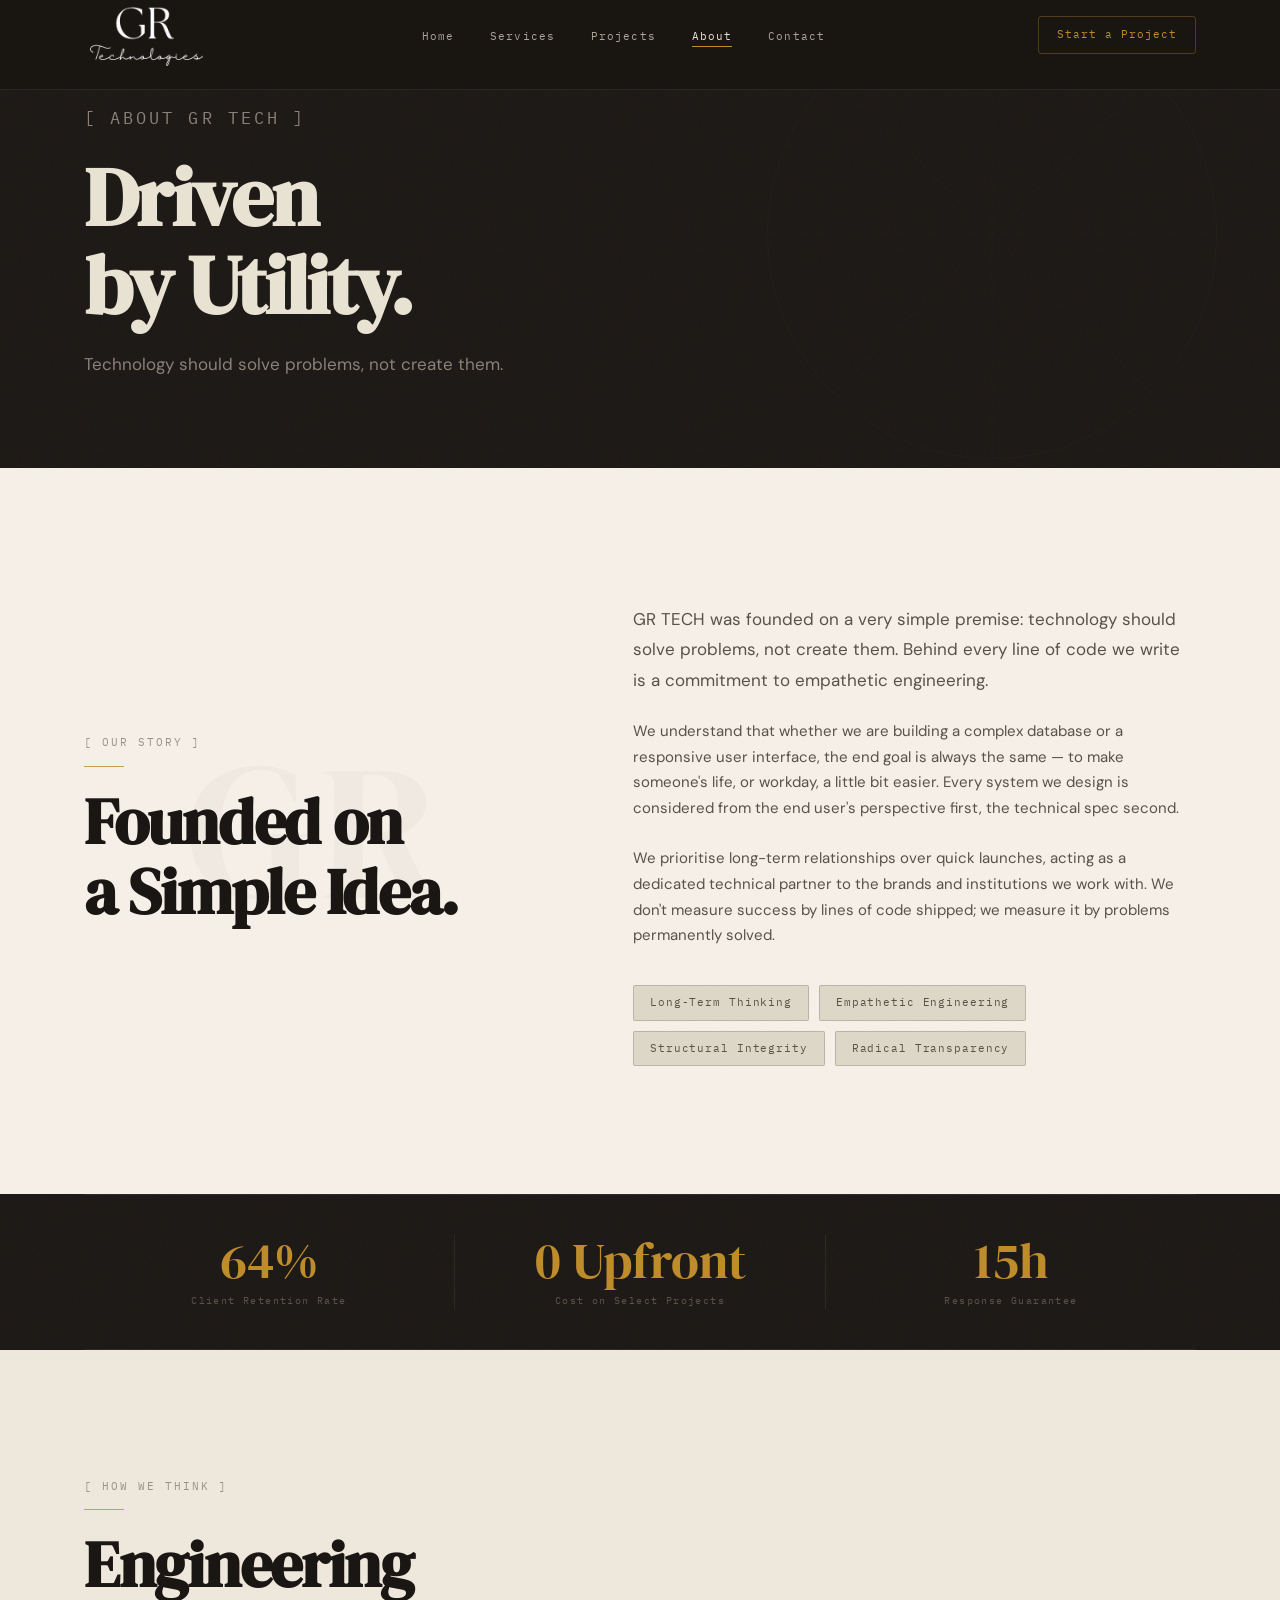
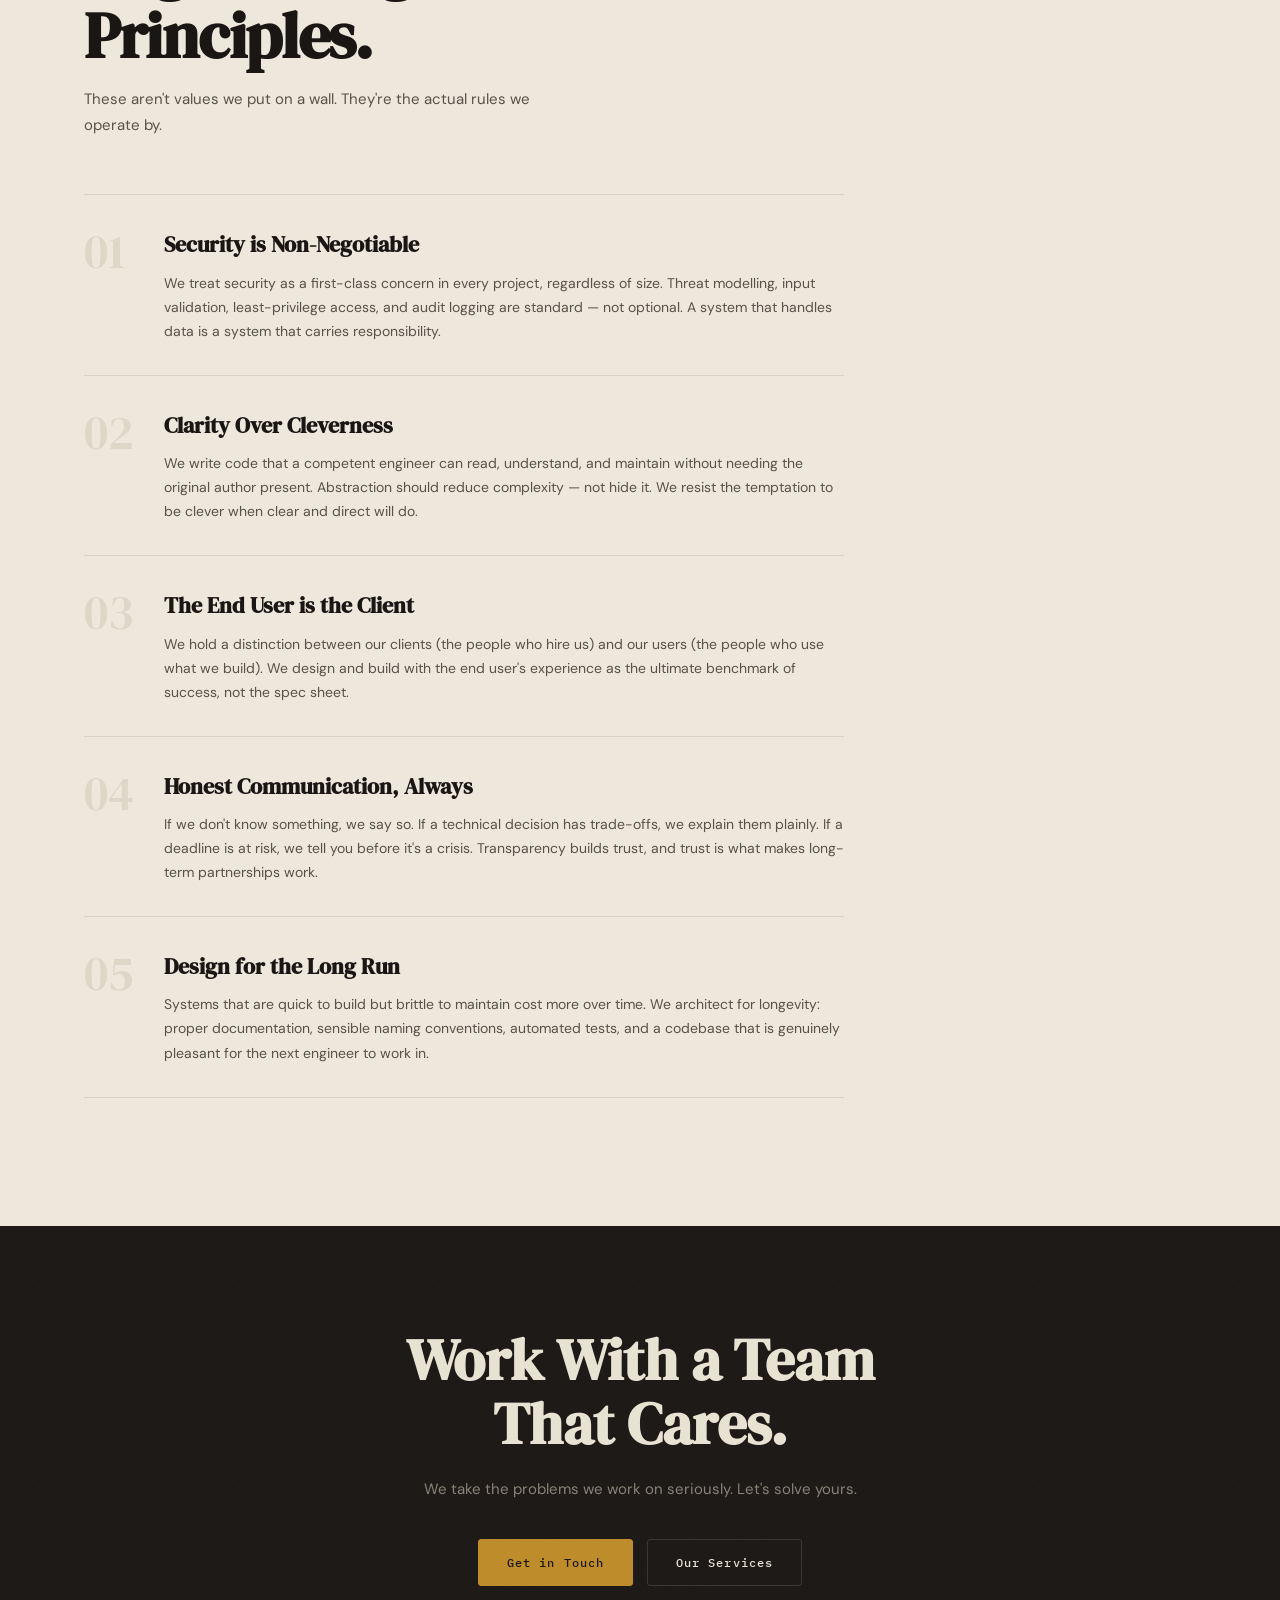
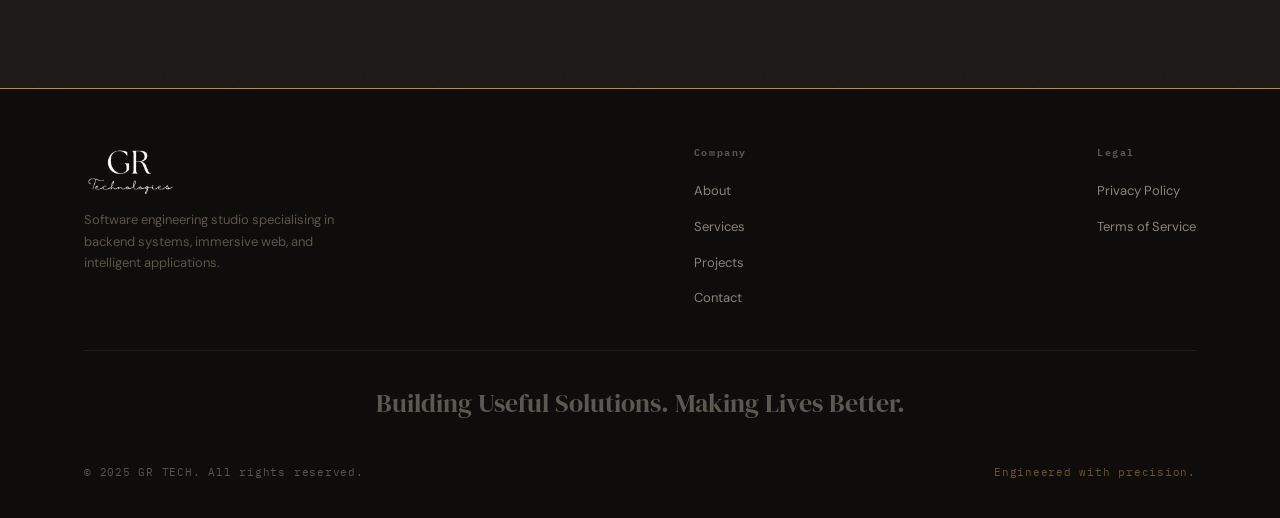
==== commit e87ea17a: "Fix hamburger size + nav colour switching on mobile - Hamburger spans: 22px → 16px width, 1px → 1.5p" ====
--- a/about.html
+++ b/about.html
@@ -8,7 +8,7 @@
   <link rel="preconnect" href="https://fonts.googleapis.com" />
   <link rel="preconnect" href="https://fonts.gstatic.com" crossorigin />
   <link href="https://fonts.googleapis.com/css2?family=DM+Serif+Display:ital@0;1&family=IBM+Plex+Mono:wght@300;400;500&family=DM+Sans:ital,opsz,wght@0,9..40,300;0,9..40,400;0,9..40,500;0,9..40,600;1,9..40,300&display=swap" rel="stylesheet" />
-  <link rel="stylesheet" href="css/style.css?v=5" />
+  <link rel="stylesheet" href="css/style.css?v=6" />
 
   <style>
     .principle-item {
--- a/css/style.css
+++ b/css/style.css
@@ -550,8 +550,8 @@
 
 .hamburger span {
   display: block;
-  width: 22px;
-  height: 1px;
+  width: 16px;
+  height: 1.5px;
   background: var(--text-inv);
   transition: all 0.3s ease;
   transform-origin: center;
@@ -1681,7 +1681,7 @@
 
   .hamburger {
     display: flex;
-    padding: 10px; /* larger tap target */
+    padding: 6px;
   }
 
   /* Override inline height:70px on nav logo */
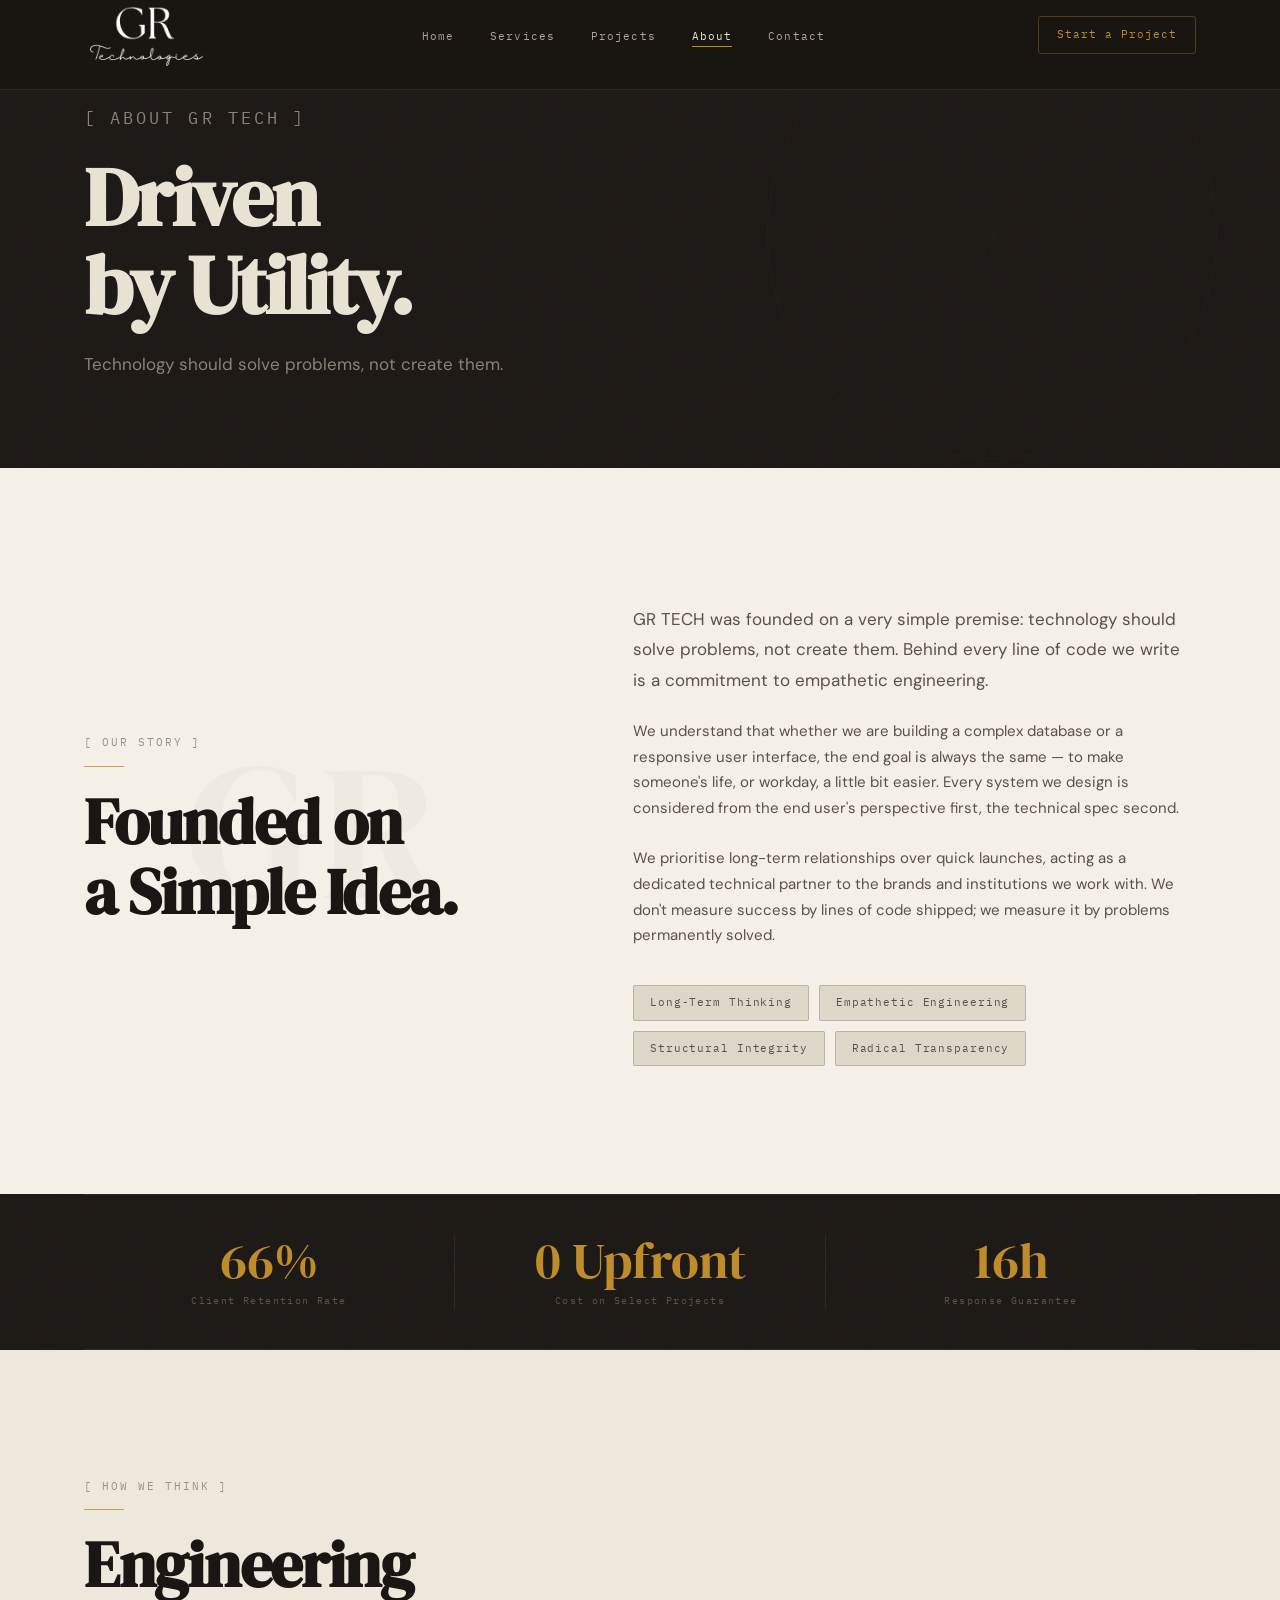
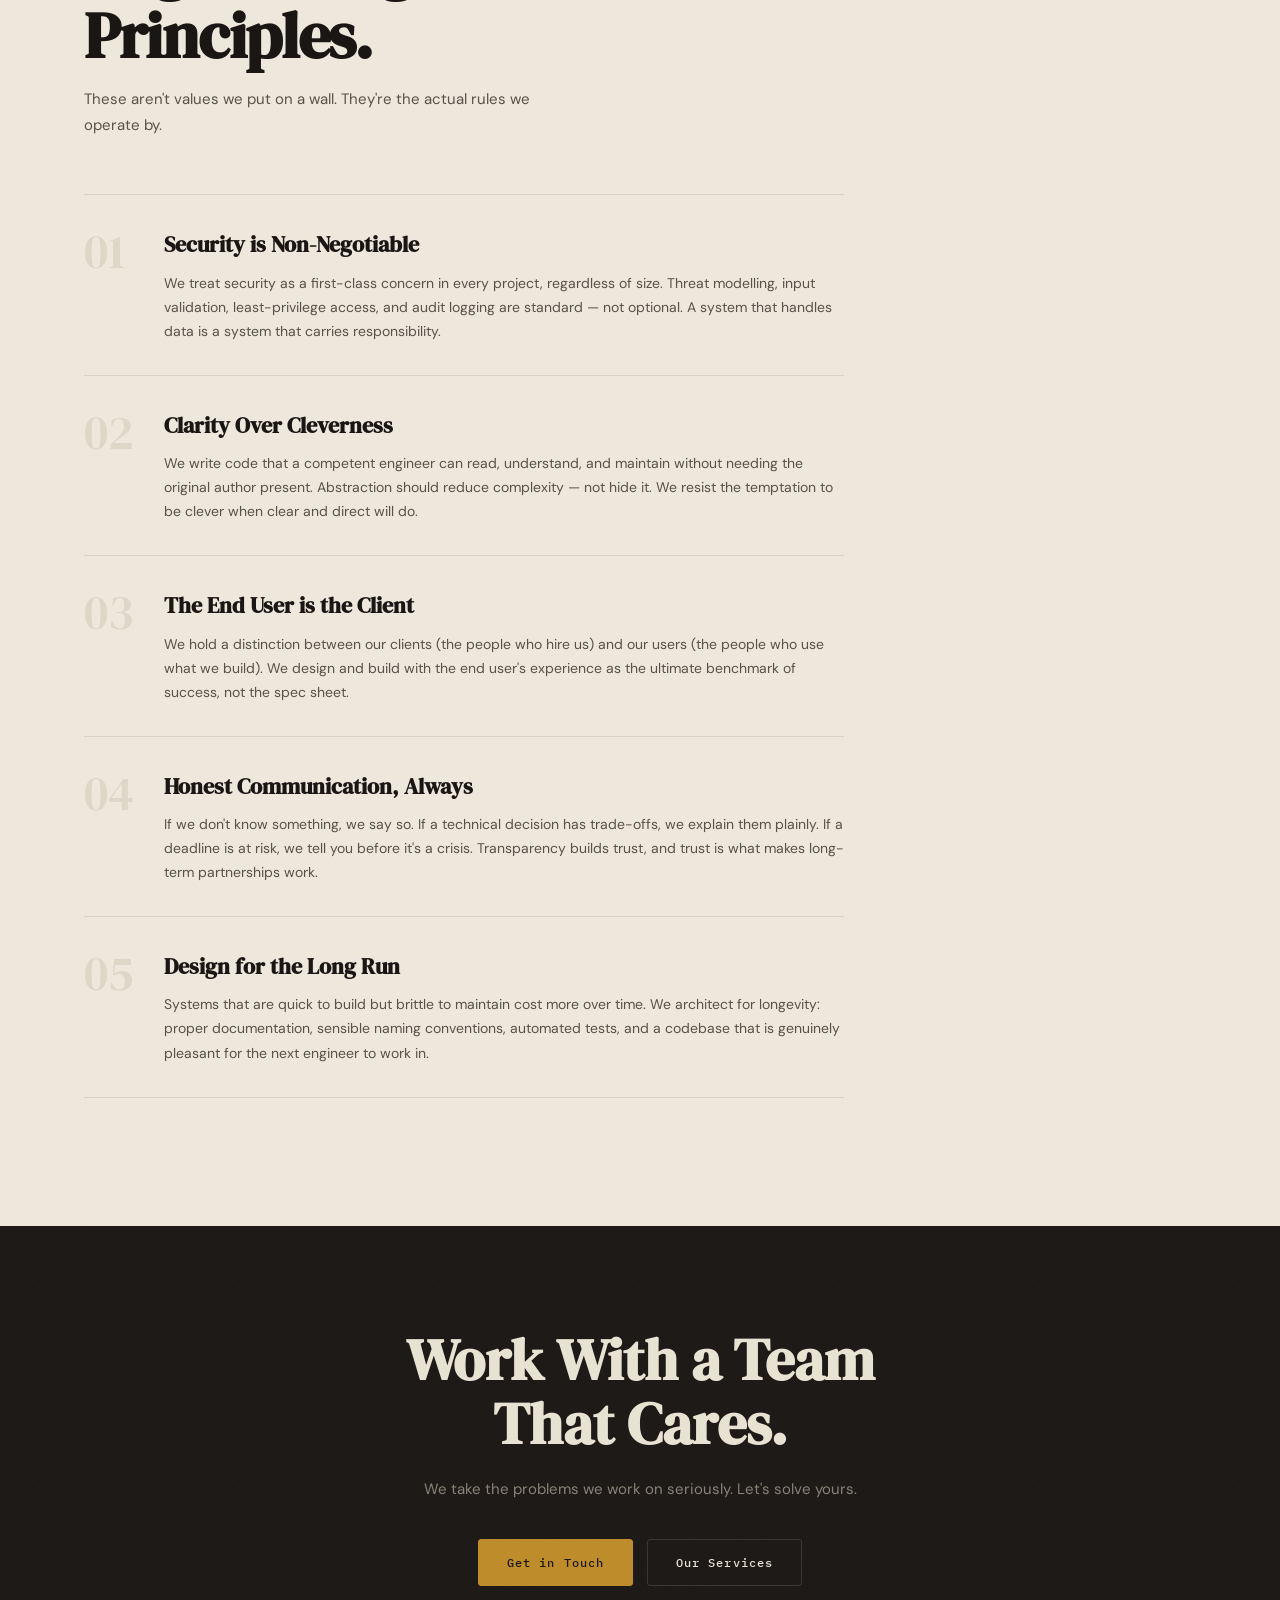
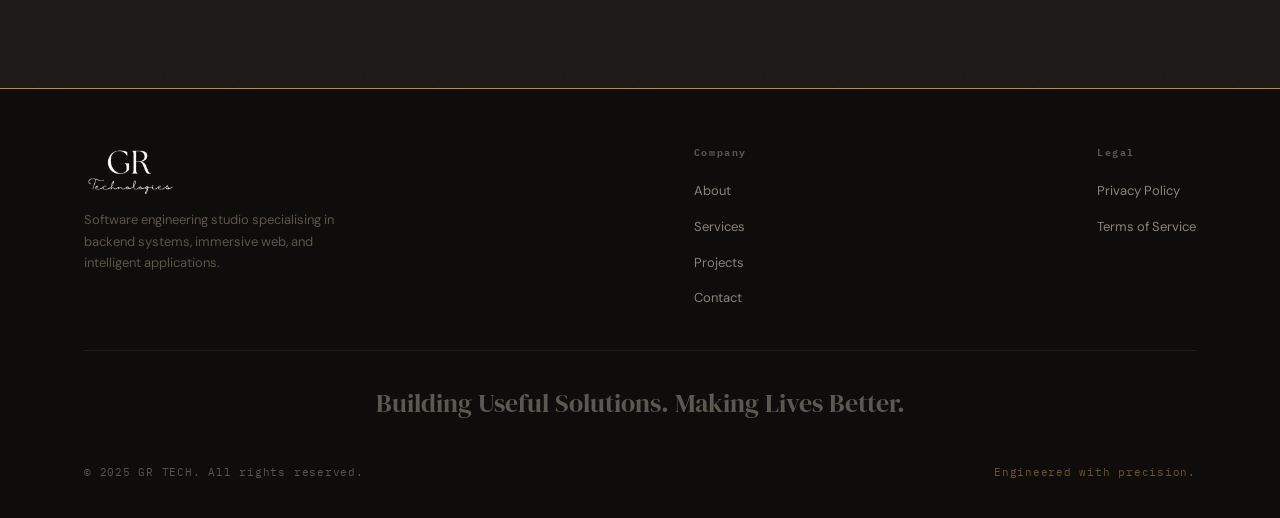
==== commit 4cdfca22: "Correct routes to clean URLs: /home /services /projects /about /contact - render.yaml: add explicit " ====
--- a/about.html
+++ b/about.html
@@ -48,18 +48,18 @@
   <header id="nav" role="banner">
     <div class="container">
       <nav class="nav-inner" aria-label="Main navigation">
-        <a href="index.html" class="nav-logo" aria-label="GR TECH — home">
+        <a href="/home" class="nav-logo" aria-label="GR TECH — home">
           <img class="nav-logo-mark" src="assets/grtech-logo.png" alt="GR Technologies" style="height:70px;width:auto;display:block;" />
         </a>
         <ul class="nav-links" role="list">
-          <li><a href="index.html">Home</a></li>
-          <li><a href="services.html">Services</a></li>
-          <li><a href="projects.html">Projects</a></li>
-          <li><a href="about.html" class="active">About</a></li>
-          <li><a href="contact.html">Contact</a></li>
+          <li><a href="/home">Home</a></li>
+          <li><a href="/services">Services</a></li>
+          <li><a href="/projects">Projects</a></li>
+          <li><a href="/about" class="active">About</a></li>
+          <li><a href="/contact">Contact</a></li>
         </ul>
         <div class="nav-right">
-          <a href="contact.html" class="btn-nav">Start a Project</a>
+          <a href="/contact" class="btn-nav">Start a Project</a>
           <button class="hamburger" id="hamburger" aria-label="Toggle menu" aria-expanded="false" aria-controls="mobile-menu">
             <span></span><span></span><span></span>
           </button>
@@ -69,12 +69,12 @@
   </header>
 
   <div class="mobile-menu" id="mobile-menu" role="dialog" aria-label="Mobile navigation">
-    <a href="index.html"    class="mobile-link">Home</a>
-    <a href="services.html" class="mobile-link">Services</a>
-    <a href="projects.html" class="mobile-link">Projects</a>
-    <a href="about.html"    class="mobile-link">About</a>
-    <a href="contact.html"  class="mobile-link">Contact</a>
-    <a href="contact.html"  class="btn btn-gold" style="margin-top:8px;">Start a Project</a>
+    <a href="/home"    class="mobile-link">Home</a>
+    <a href="/services" class="mobile-link">Services</a>
+    <a href="/projects" class="mobile-link">Projects</a>
+    <a href="/about"    class="mobile-link">About</a>
+    <a href="/contact"  class="mobile-link">Contact</a>
+    <a href="/contact"  class="btn btn-gold" style="margin-top:8px;">Start a Project</a>
   </div>
 
 
@@ -233,8 +233,8 @@
         <h2 class="fade-up">Work With a Team<br>That Cares.</h2>
         <p class="fade-up">We take the problems we work on seriously. Let's solve yours.</p>
         <div class="cta-btns fade-up">
-          <a href="contact.html"  class="btn btn-gold">Get in Touch</a>
-          <a href="services.html" class="btn btn-outline-dark">Our Services</a>
+          <a href="/contact"  class="btn btn-gold">Get in Touch</a>
+          <a href="/services" class="btn btn-outline-dark">Our Services</a>
         </div>
       </div>
     </div>
@@ -247,7 +247,7 @@
     <div class="container">
       <div class="footer-top">
         <div>
-          <a href="index.html" class="footer-logo" aria-label="GR TECH home">
+          <a href="/home" class="footer-logo" aria-label="GR TECH home">
             <img src="assets/grtech-logo.png" alt="GR Technologies" style="height:52px;width:auto;display:block;" />
           </a>
           <p class="footer-desc">Software engineering studio specialising in backend systems, immersive web, and intelligent applications.</p>
@@ -255,10 +255,10 @@
         <nav class="footer-col" aria-label="Company">
           <h5>Company</h5>
           <ul>
-            <li><a href="about.html">About</a></li>
-            <li><a href="services.html">Services</a></li>
-            <li><a href="projects.html">Projects</a></li>
-            <li><a href="contact.html">Contact</a></li>
+            <li><a href="/about">About</a></li>
+            <li><a href="/services">Services</a></li>
+            <li><a href="/projects">Projects</a></li>
+            <li><a href="/contact">Contact</a></li>
           </ul>
         </nav>
         <nav class="footer-col" aria-label="Legal">
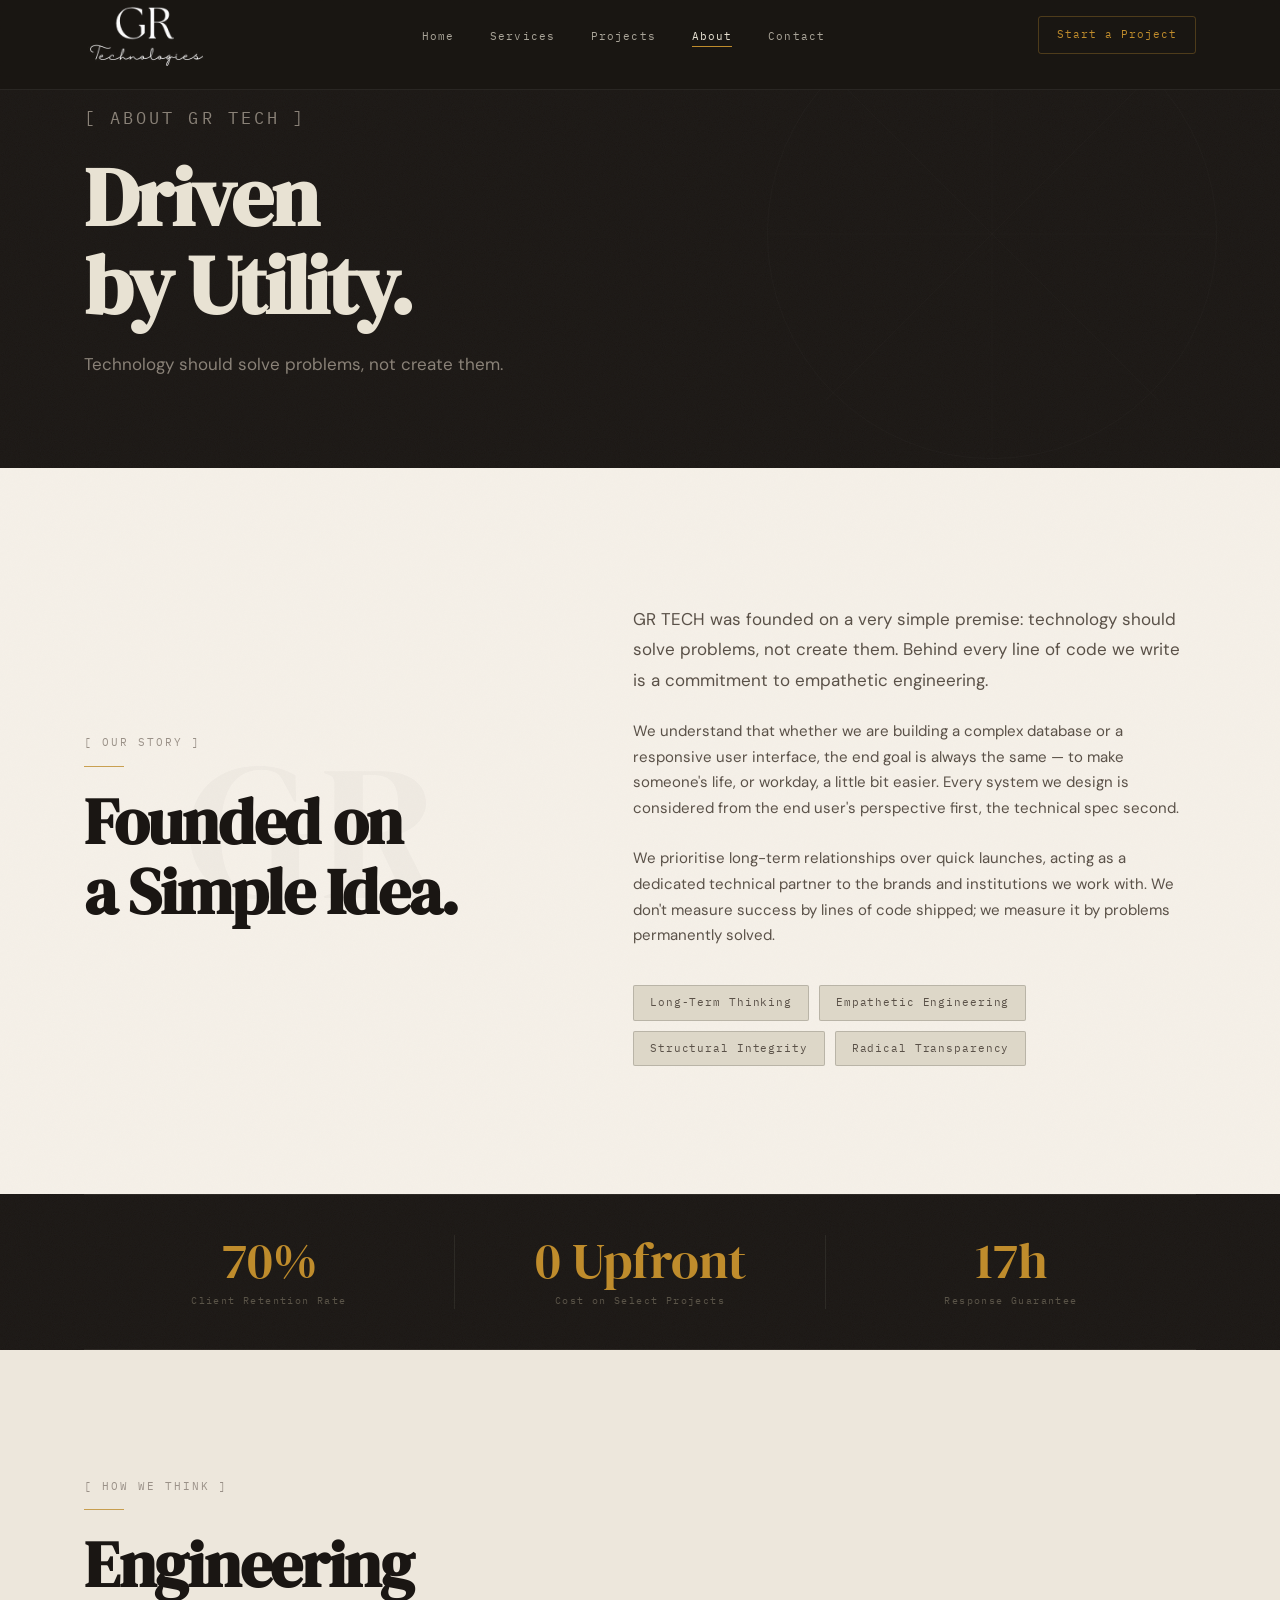
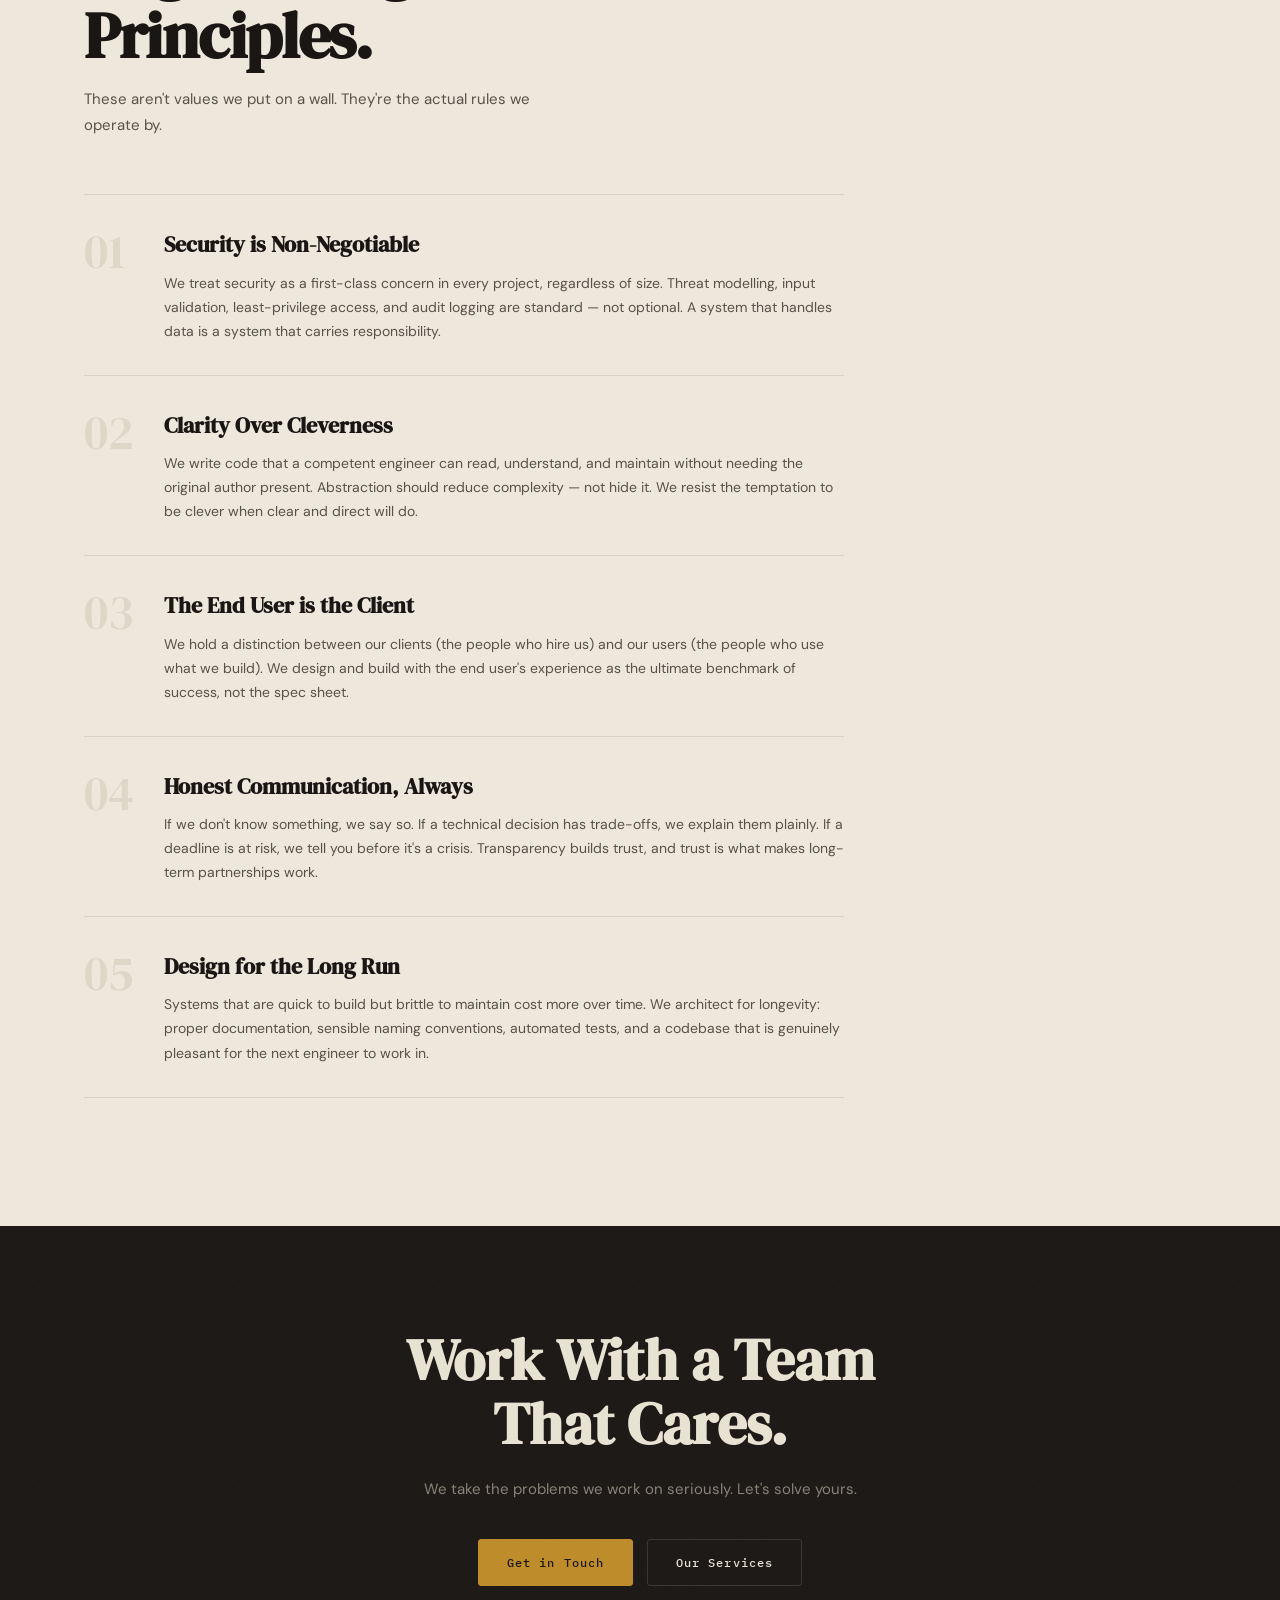
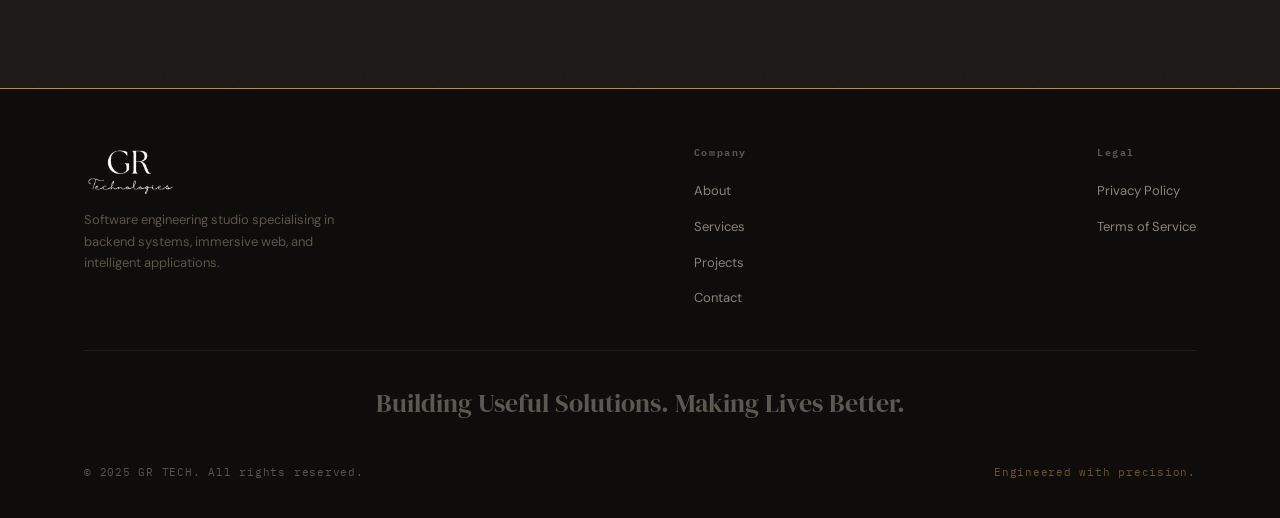
==== commit 468bcd00: "Remove /home route — home page served at / only Co-Authored-By: Claude Sonnet 4.6 <noreply@anthropic" ====
--- a/about.html
+++ b/about.html
@@ -48,11 +48,11 @@
   <header id="nav" role="banner">
     <div class="container">
       <nav class="nav-inner" aria-label="Main navigation">
-        <a href="/home" class="nav-logo" aria-label="GR TECH — home">
+        <a href="/" class="nav-logo" aria-label="GR TECH — home">
           <img class="nav-logo-mark" src="assets/grtech-logo.png" alt="GR Technologies" style="height:70px;width:auto;display:block;" />
         </a>
         <ul class="nav-links" role="list">
-          <li><a href="/home">Home</a></li>
+          <li><a href="/">Home</a></li>
           <li><a href="/services">Services</a></li>
           <li><a href="/projects">Projects</a></li>
           <li><a href="/about" class="active">About</a></li>
@@ -69,7 +69,7 @@
   </header>
 
   <div class="mobile-menu" id="mobile-menu" role="dialog" aria-label="Mobile navigation">
-    <a href="/home"    class="mobile-link">Home</a>
+    <a href="/"    class="mobile-link">Home</a>
     <a href="/services" class="mobile-link">Services</a>
     <a href="/projects" class="mobile-link">Projects</a>
     <a href="/about"    class="mobile-link">About</a>
@@ -247,7 +247,7 @@
     <div class="container">
       <div class="footer-top">
         <div>
-          <a href="/home" class="footer-logo" aria-label="GR TECH home">
+          <a href="/" class="footer-logo" aria-label="GR TECH home">
             <img src="assets/grtech-logo.png" alt="GR Technologies" style="height:52px;width:auto;display:block;" />
           </a>
           <p class="footer-desc">Software engineering studio specialising in backend systems, immersive web, and intelligent applications.</p>
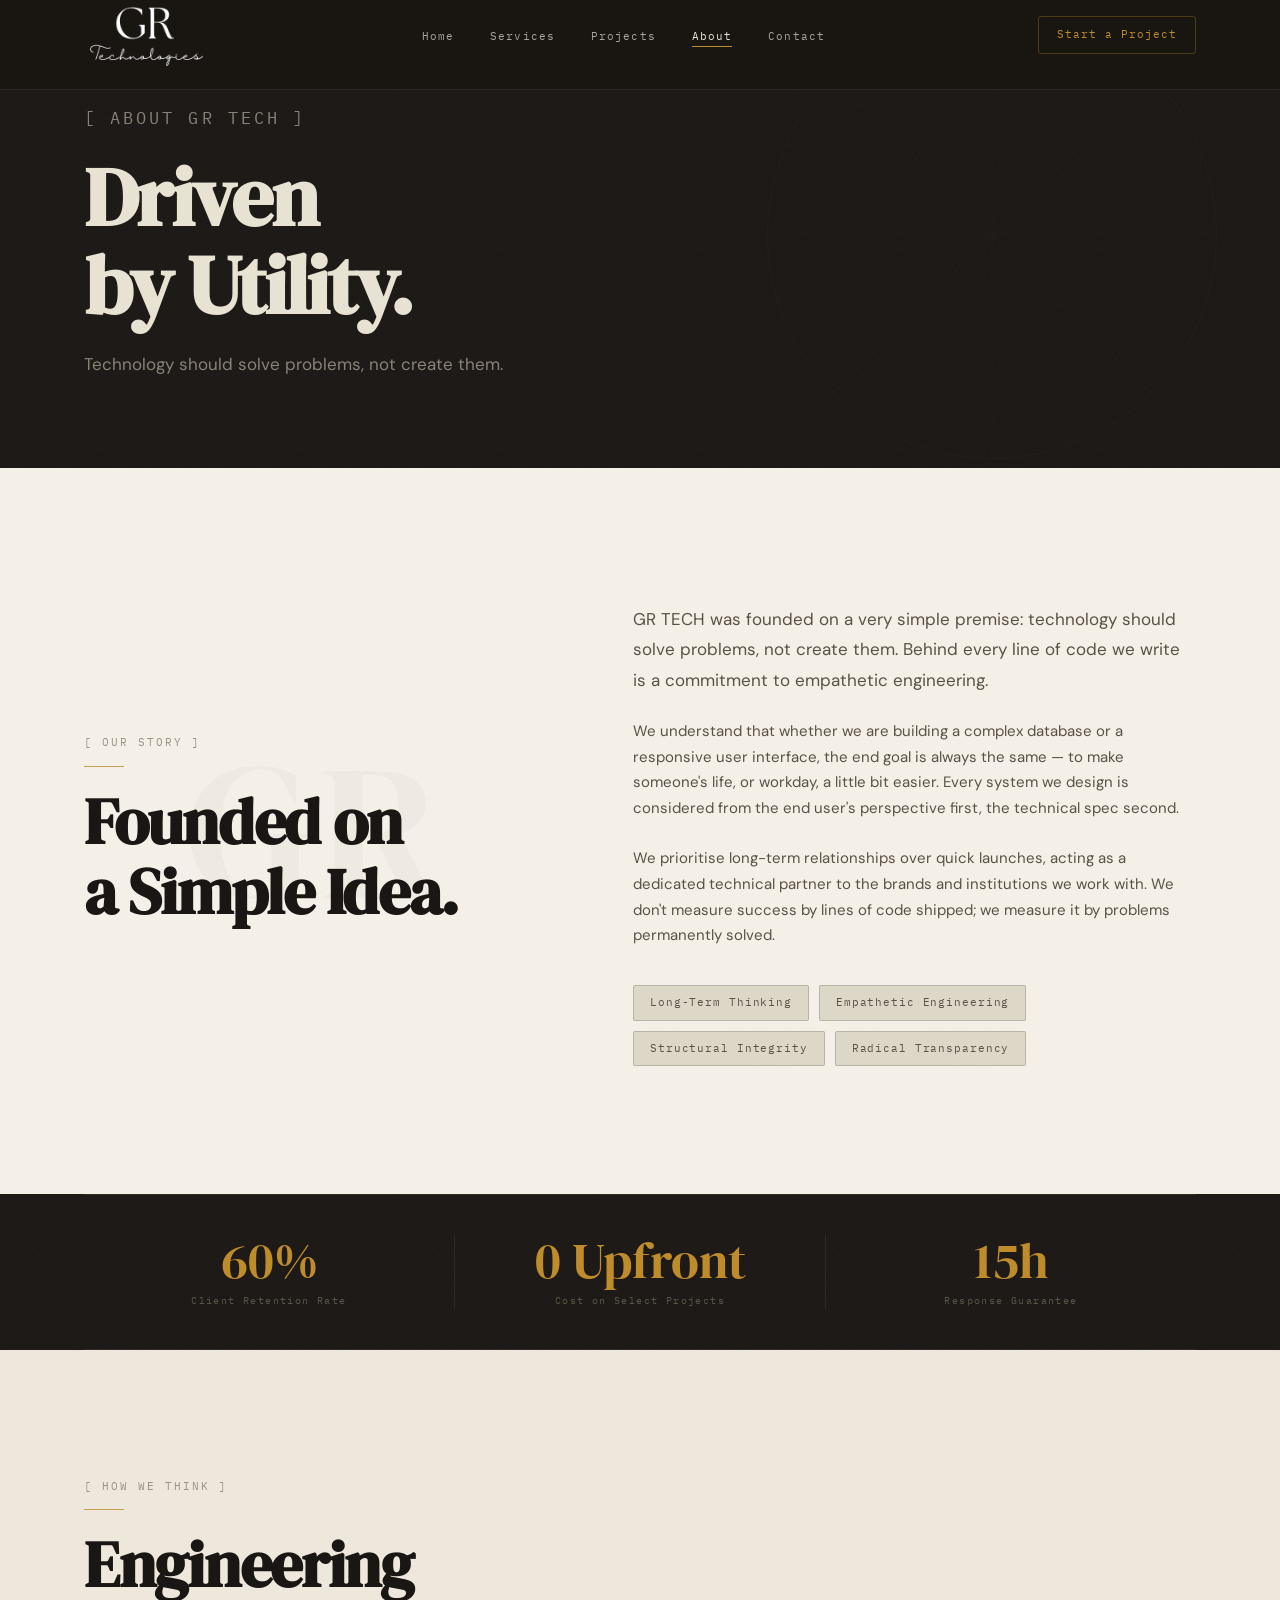
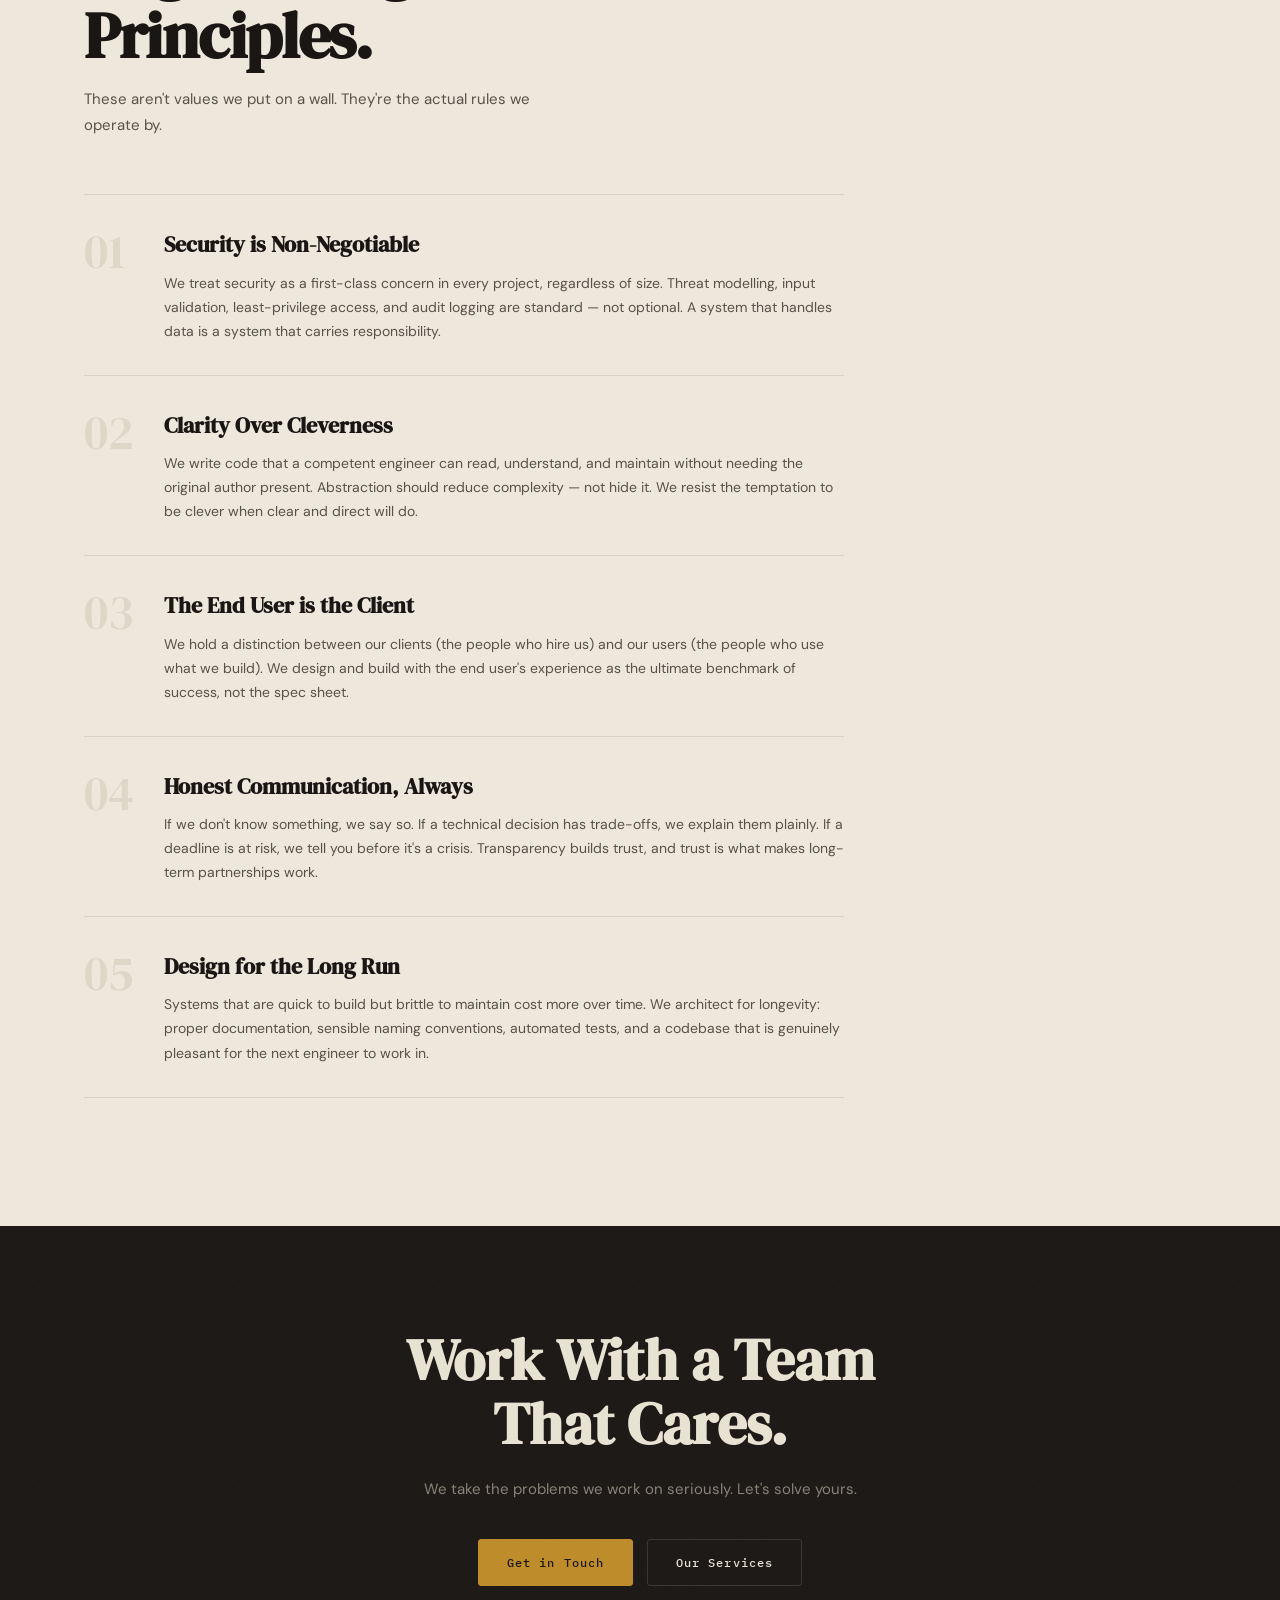
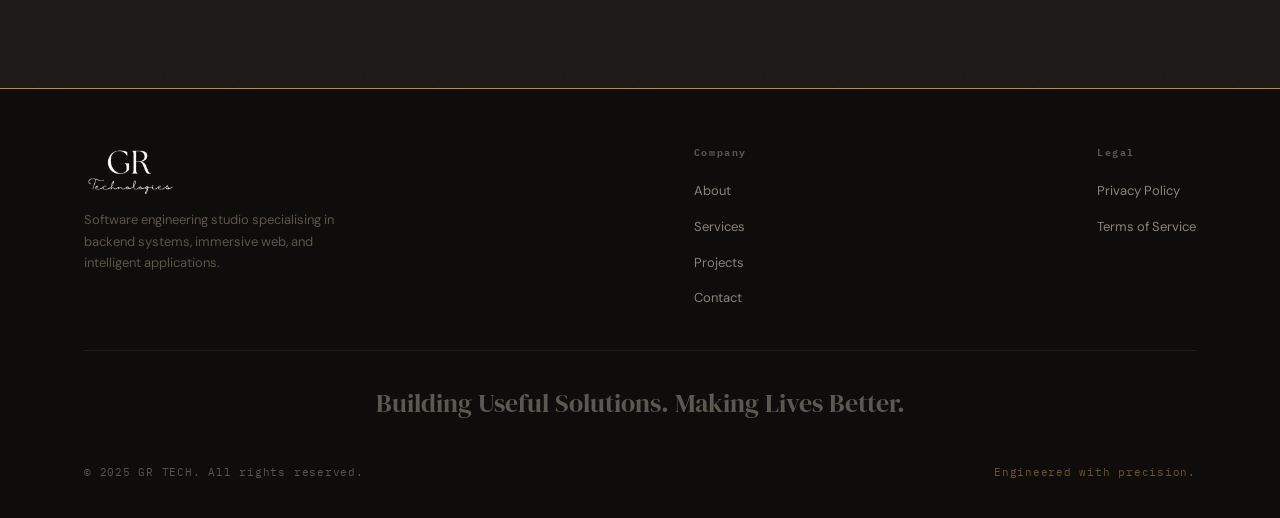
==== commit 423e2628: "Add SEO foundations: sitemap, robots.txt, canonical + OG/Twitter/JSON-LD meta tags - Add robots.txt:" ====
--- a/about.html
+++ b/about.html
@@ -9,6 +9,20 @@
   <link rel="preconnect" href="https://fonts.gstatic.com" crossorigin />
   <link href="https://fonts.googleapis.com/css2?family=DM+Serif+Display:ital@0;1&family=IBM+Plex+Mono:wght@300;400;500&family=DM+Sans:ital,opsz,wght@0,9..40,300;0,9..40,400;0,9..40,500;0,9..40,600;1,9..40,300&display=swap" rel="stylesheet" />
   <link rel="stylesheet" href="css/style.css?v=6" />
+
+  <link rel="canonical" href="https://www.grtechhq.com/about" />
+
+  <meta property="og:type" content="website" />
+  <meta property="og:site_name" content="GR TECH" />
+  <meta property="og:url" content="https://www.grtechhq.com/about" />
+  <meta property="og:title" content="About — GR TECH" />
+  <meta property="og:description" content="GR TECH was founded on one premise: technology should solve problems, not create them. Learn about our philosophy and approach." />
+  <meta property="og:image" content="https://www.grtechhq.com/assets/grtech-logo.png" />
+
+  <meta name="twitter:card" content="summary_large_image" />
+  <meta name="twitter:title" content="About — GR TECH" />
+  <meta name="twitter:description" content="GR TECH was founded on one premise: technology should solve problems, not create them. Learn about our philosophy and approach." />
+  <meta name="twitter:image" content="https://www.grtechhq.com/assets/grtech-logo.png" />
 
   <style>
     .principle-item {
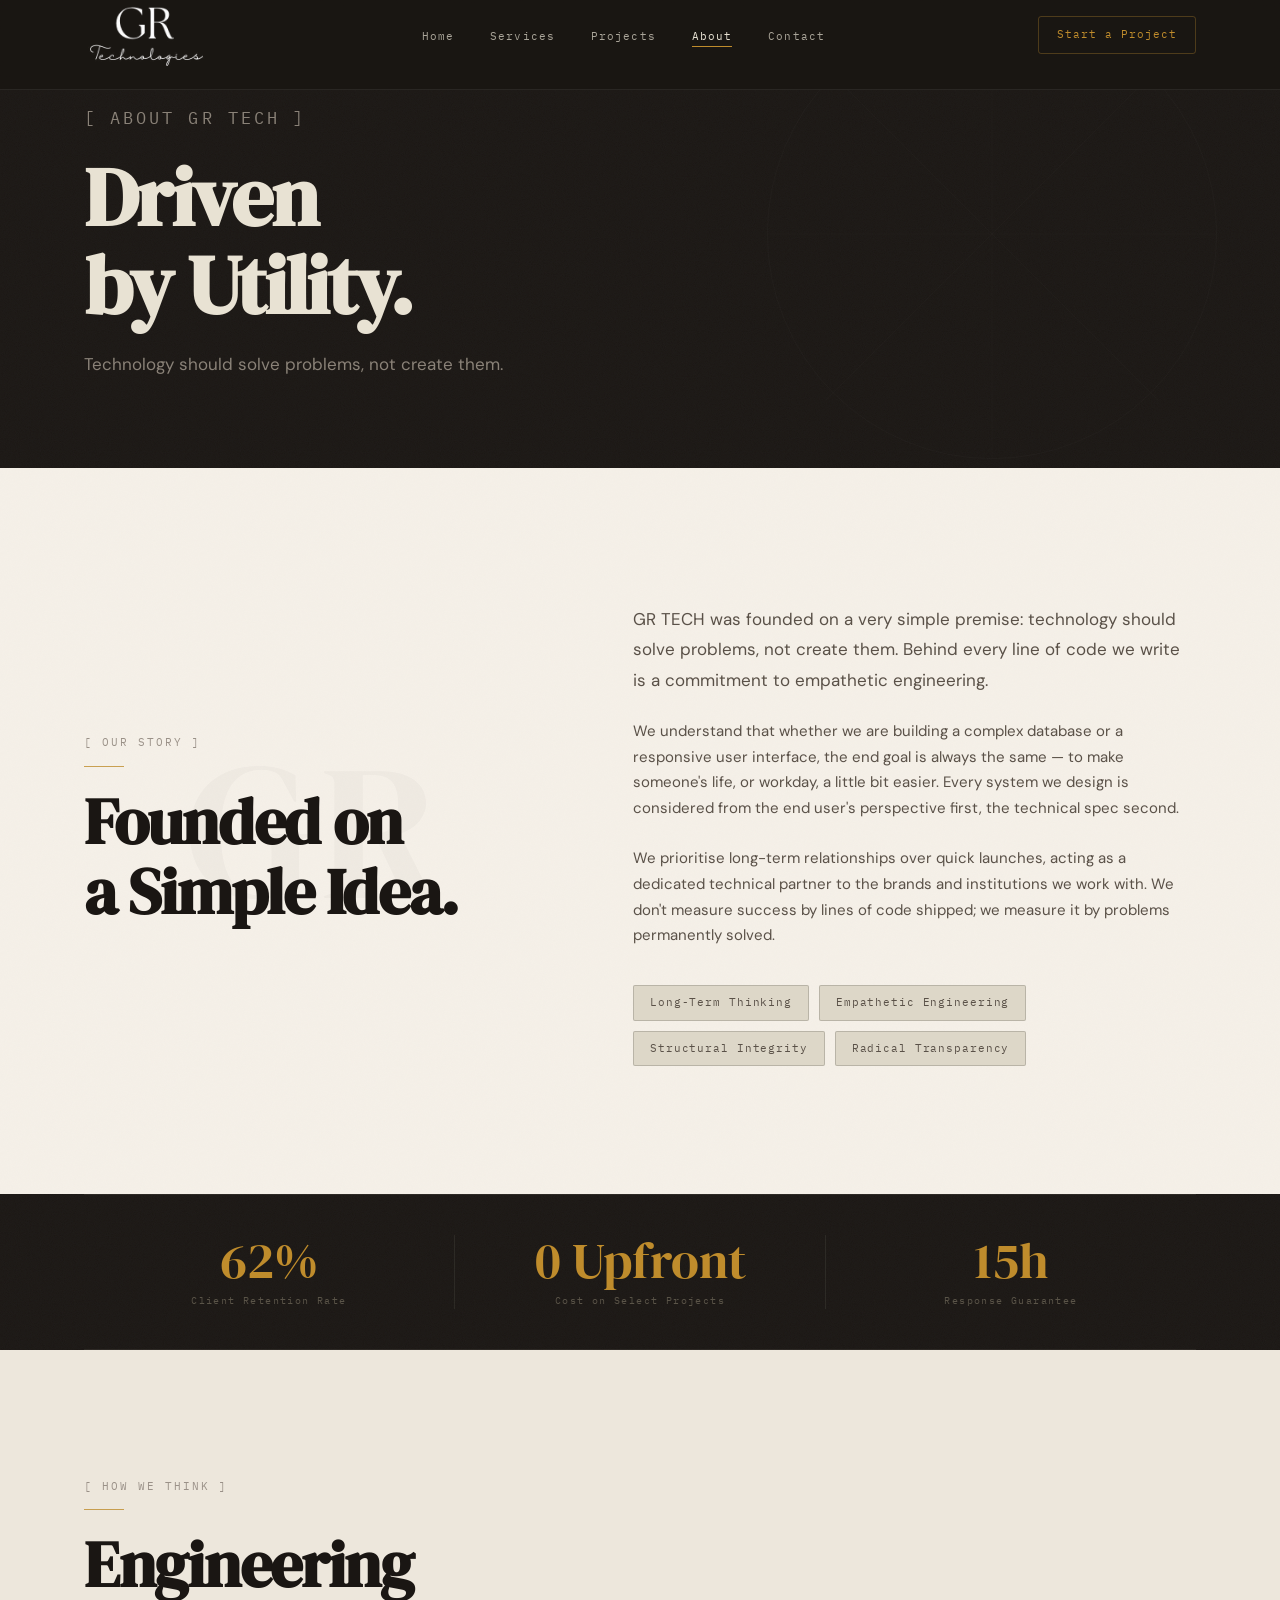
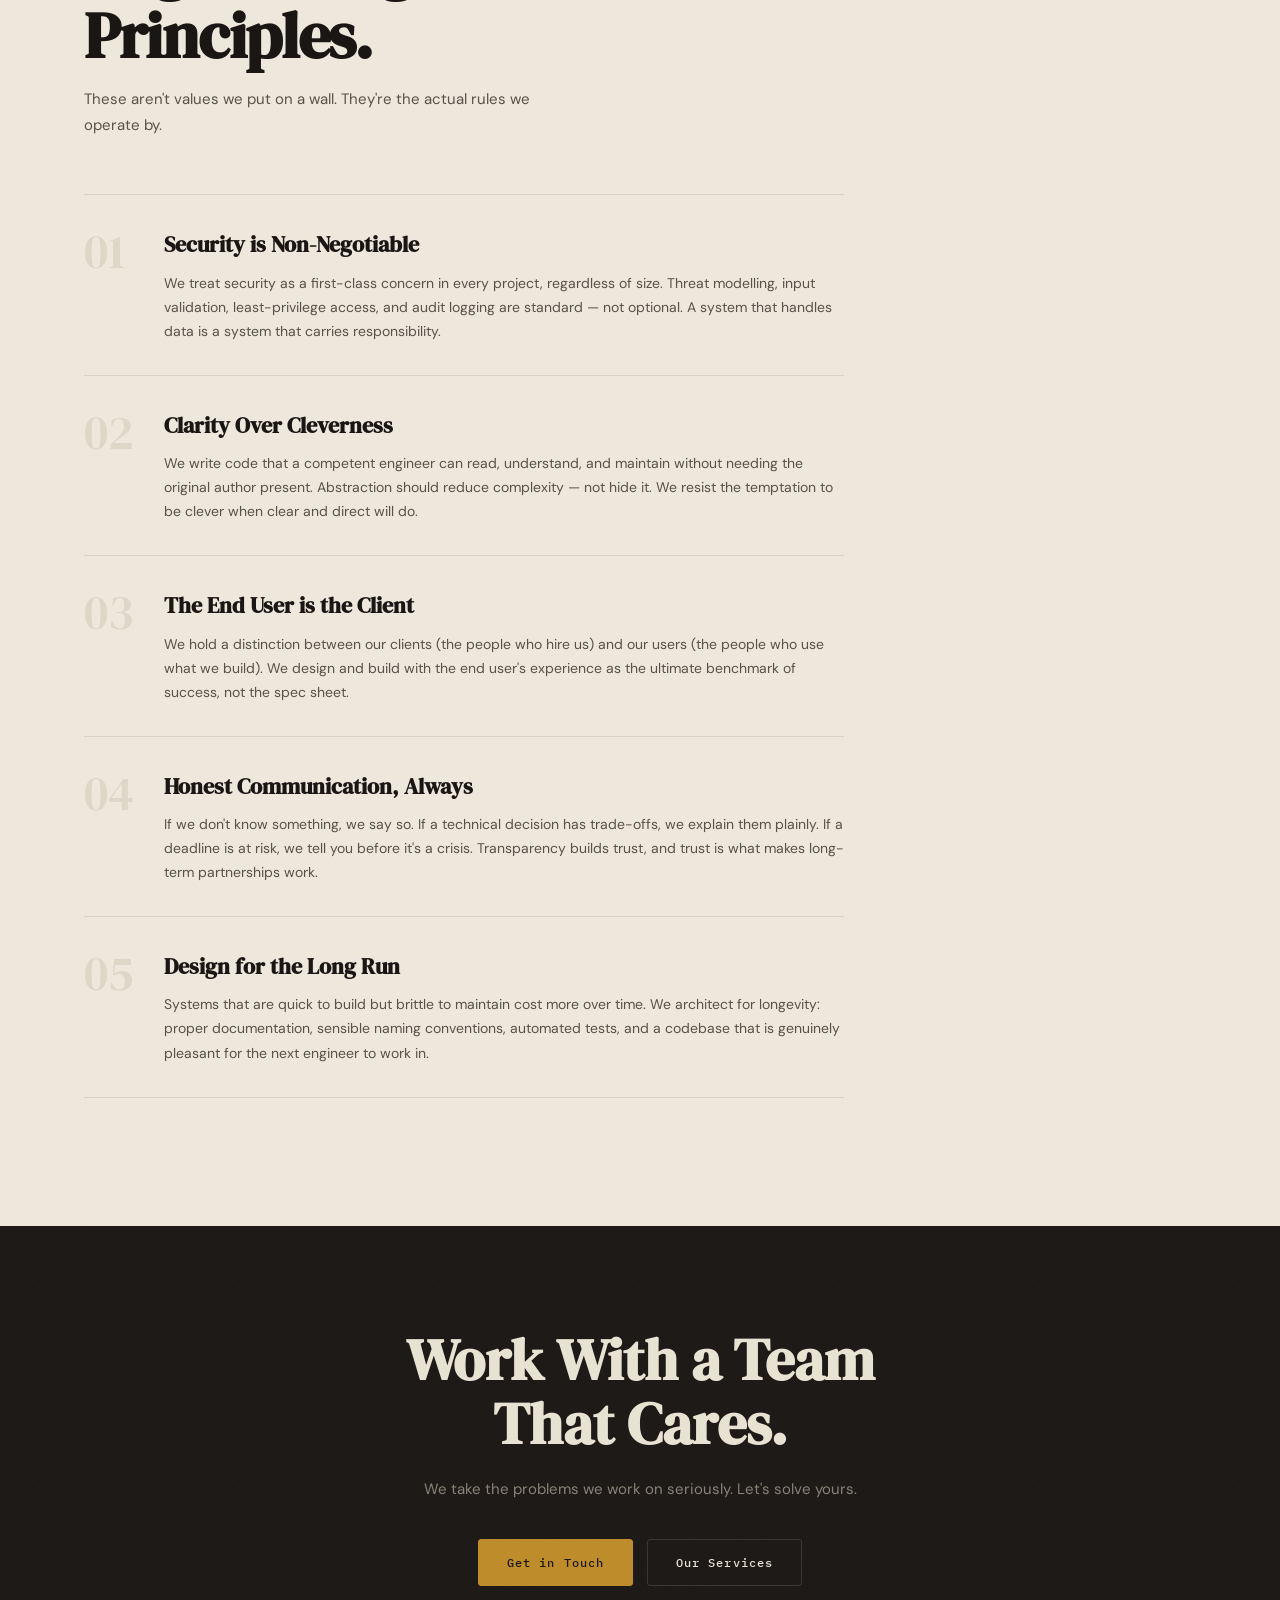
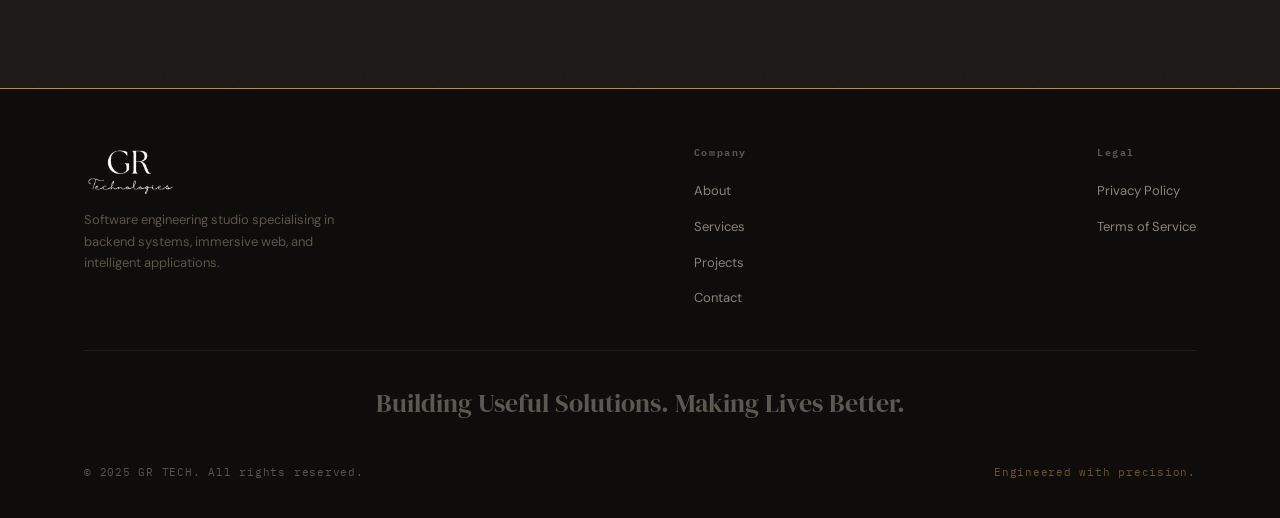
==== commit 3145f5b0: "Add Google Search Console verification meta tag to all public pages Co-Authored-By: Claude Sonnet 4." ====
--- a/about.html
+++ b/about.html
@@ -2,6 +2,7 @@
 <html lang="en">
 <head>
   <meta charset="UTF-8" />
+  <meta name="google-site-verification" content="d22xCQhuLej5RjD-SYoI7-EH4qLDkn1jY21Nh2vL4jA" />
   <meta name="viewport" content="width=device-width, initial-scale=1.0" />
   <title>About — GR TECH</title>
   <meta name="description" content="GR TECH was founded on one premise: technology should solve problems, not create them. Learn about our philosophy and approach." />
